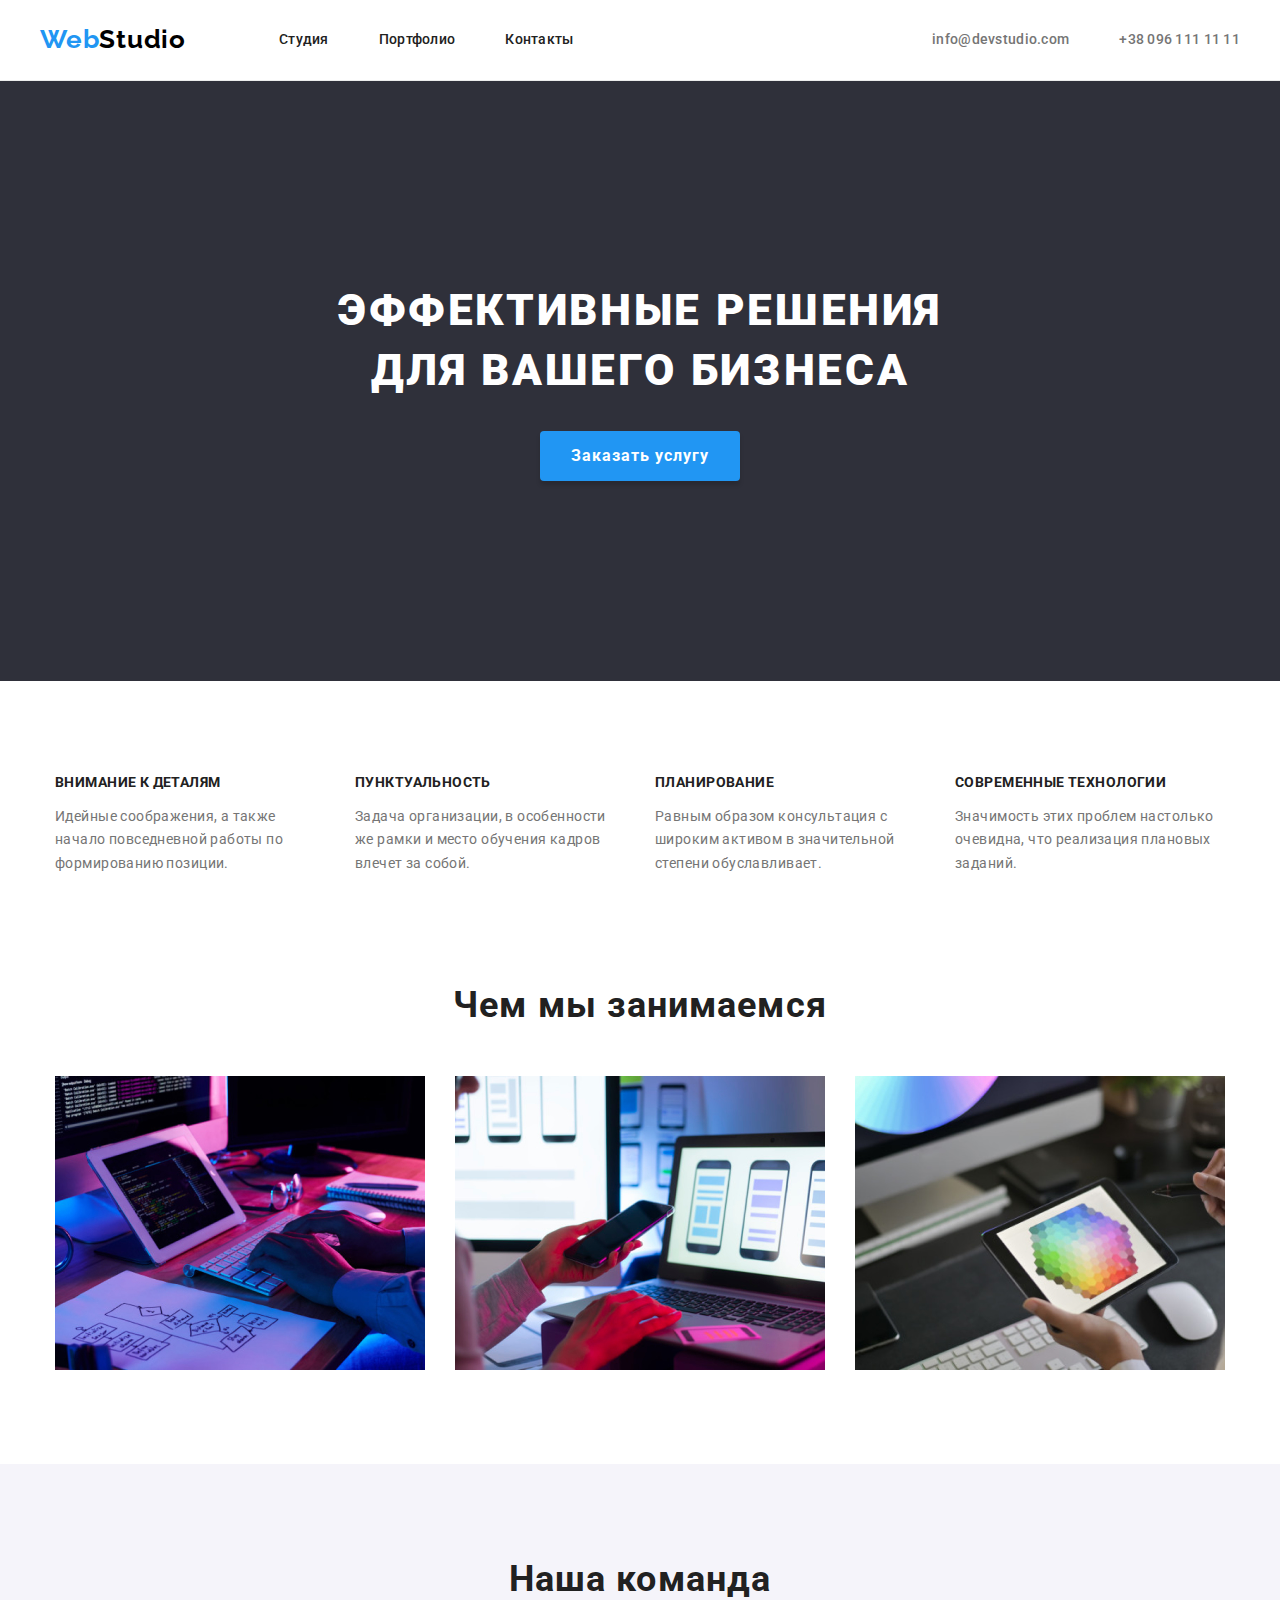
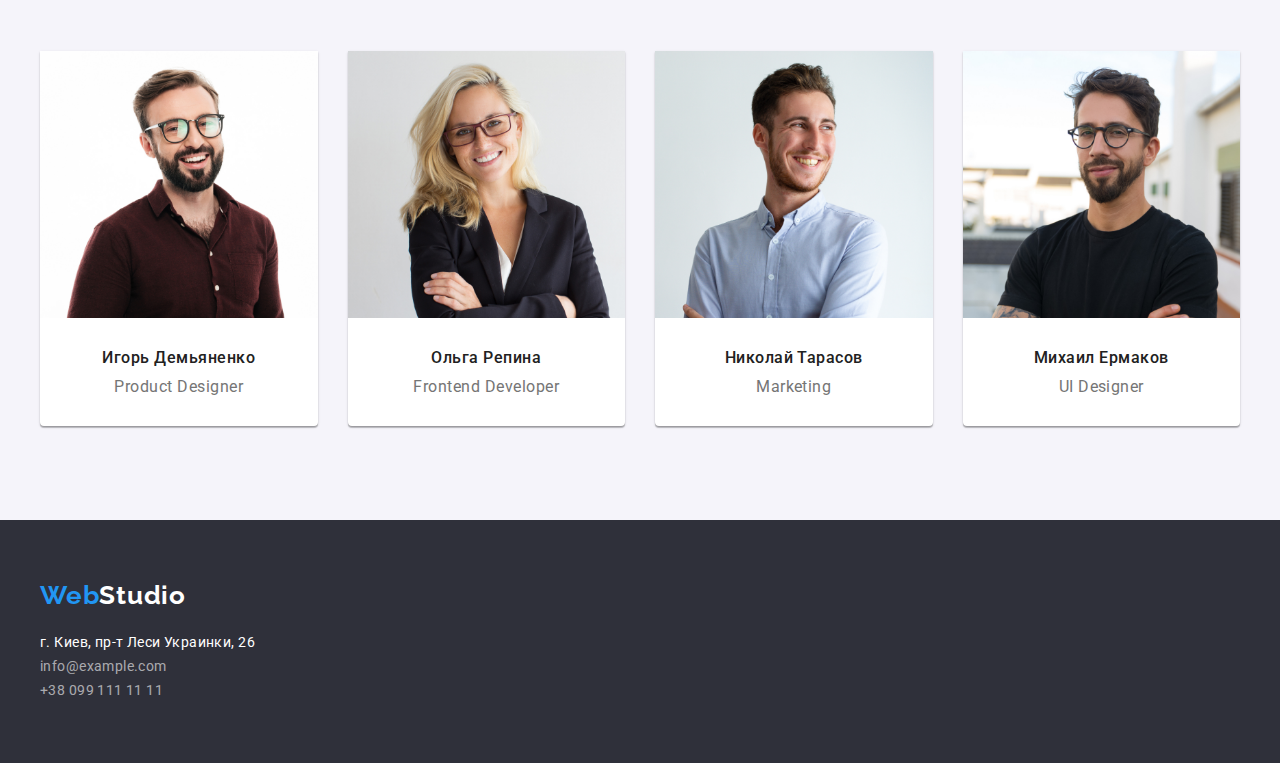
==== index.html @ 3acd3e04 "Добавляет файлы предыдущей работы" ====
<!DOCTYPE html>
<html lang="ru">

<head>
    <meta charset="utf-8" />
    <meta name="description" content="Домашнее задание №2" />
    <title>Главная</title>
    <link rel="preconnect" href="https://fonts.googleapis.com">
    <link rel="preconnect" href="https://fonts.gstatic.com" crossorigin>
    <link href="https://fonts.googleapis.com/css2?family=Raleway:wght@700&family=Roboto:wght@400;500;700;900&display=swap"
        rel="stylesheet">
    <link rel="stylesheet" href="https://cdnjs.cloudflare.com/ajax/libs/modern-normalize/1.1.0/modern-normalize.min.css">
    <link rel="stylesheet" href="./css/styles.css">
</head>

<!-- ТЕЛО ДОКУМЕНТА -->

<body>
    <!-- ВЕРХУШКА ДОКУМЕНТА -->
    <header class="page-header">
        <!-- Навигационные ссылки -->
        <div class="container flexing-items">
            <nav class="header-navigation-container">
                <a class="logo-header" href="#" lang="en">Web<span>Studio</span></a>
                <ul class="header-links-list">
                    <li><a class="header-links" href="./index.html">Студия</a></li>
                    <li><a class="header-links" href="./portfolio.html">Портфолио</a></li>
                    <li><a class="header-links" href="№">Контакты</a></li>
                </ul>
            </nav>
    
            <!-- Контакты в Хедере -->
            <ul class="header-kontakts-list">
                <li><a class="header-kontakts" href="#">info@devstudio.com</a></li>
                <li><a class="header-kontakts" href="#">+38 096 111 11 11</a></li>
            </ul>
        </div>
    </header>

    <!-- СРЕДИННАЯ ЧАСТЬ ДОКУМЕНТА -->
    <main>
        <!-- Секция "Заказать услугу" -->
        <section class="order-service-section">
            <h1 class="heading-one">Эффективные решения <br>для вашего бизнеса</h1>
            <button class="order-service-button" type="button">Заказать услугу</button>
        </section>

        <!-- Секция "ЧЕМ МЫ ЗАНИМАЕМСЯ" -->
        <!-- положительные характеристики -->
        <section class="what-we-do section">
            <div class="container">
                <ul class="characteristics">
                    <li>
                        <h3>Внимание к деталям</h3>
                        <p>Идейные соображения, а также начало повседневной работы по формированию позиции.</p>
                    </li>

                    <li>
                        <h3>Пунктуальность</h3>
                        <p>Задача организации, в особенности же рамки и место обучения кадров влечет за собой.</p>
                    </li>

                    <li>
                        <h3>Планирование</h3>
                        <p>Равным образом консультация с широким активом в значительной степени обуславливает.</p>
                    </li>

                    <li>
                        <h3>Современные технологии</h3>
                        <p>Значимость этих проблем настолько очевидна, что реализация плановых заданий.</p>
                    </li>
                </ul>

            <!-- "чем мы занимаемся" -->
                <h2 class="heading-two">Чем мы занимаемся</h2>
                <ul class="what-we-do-list container">
                    <li><img src="./images/box1.jpg" alt="вёрстка сайтов" width="370"></li>
                    <li><img src="./images/box2.jpg" alt="адаптивность сайтов" width="370"></li>
                    <li><img src="./images/box3.jpg" alt="создание дизайна" width="370"></li>
                </ul>
            </div>
        </section>

        <!-- Секция "Наша команда" -->
        <section class="our-team section">
            <div class="container">
                <h2 class="heading-two">Наша команда</h2>
                <ul>
                    <li>
                        <img src="./images/team1.jpg" alt="Игорь Демьяненко" width="270">
                        <h3>Игорь Демьяненко</h3>
                        <p lang="en">Product Designer</p>
                    </li>

                    <li>
                        <img src="./images/team2.jpg" alt="Ольга Репина" width="270">
                        <h3>Ольга Репина</h3>
                        <p lang="en">Frontend Developer</p>
                    </li>

                    <li>
                        <img src="./images/team3.jpg" alt="Николай Тарасов" width="270">
                        <h3>Николай Тарасов</h3>
                        <p lang="en">Marketing</p>
                    </li>

                    <li>
                        <img src="./images/team4.jpg" alt="Михаил Ермаков" width="270">
                        <h3>Михаил Ермаков</h3>
                        <p lang="en">UI Designer</p>
                    </li>
                </ul>
            </div>
        </section>
    </main>

    <!-- НИЗУШКА ДОКУМЕНТА -->
    <footer class="page-footer">
        <div class="container">
            <a class="logo-footer" href="#" lang="en">Web<span>Studio</span></a>
            <!-- Контакты в Футере -->
            <address>
                <ul class="page-footer-list">
                    <li><a class="footer-location" href="#">г. Киев, пр-т Леси Украинки, 26</a></li>
                    <li><a class="footer-kontakts" href="#">info@example.com</a></li>
                    <li><a class="footer-kontakts" href="#">+38 099 111 11 11</a></li>
                </ul>
            </address>
        </div>
    </footer>
</body>

</html>
---- css/styles.css ----
body {
  background-color: var(--bg-color-main);
  font-family: "Roboto", sans-serif;
  color: var(--text-color-second);
  margin: 0px;
}

img {
  display: block;
  width: 100%;
  height: auto;
}

.container {
  width: 1200px;
  margin-left: auto;
  margin-right: auto;
}

.section {
  padding-top: 94px;
  padding-bottom: 94px;
}

.flexing-items {
  display: flex;
}

:root {
  /* Хроматические Цвета */
  --chromatic-color: #2196f3;
  --chromatic-color-hover: #188ce8;
  /* Цвета логотипов в Хедере и Футере */
  --logo-header: #000000;
  --logo-footer: #ffffff;
  /* Цвета теней и границ */
  --button-shadow: rgba(0%, 0%, 0%, 15%);
  --filter-buttons-shadow: 0px 3px 1px rgba(0, 0, 0, 0.1),
    0px 1px 2px rgba(0, 0, 0, 0.08), 0px 2px 2px rgba(0, 0, 0, 0.12);
  --header-border-color: #ececec;
  --portfolio-border-color: #eeeeee;
  /* Цвета ФОНОВ и ТЕКСТА */
  --invisible-heading: rgba(0%, 0%, 0%, 0%);
  --heading-color: #212121;
  --footer-kontakts-color: rgba(100%, 100%, 100%, 60%);
  --bg-color-first: #ffffff;
  --bg-color-second: #f5f4fa;
  --bg-color-third: #2f303a;
  --bg-color-main: #e5e5e5;
  --text-color-first: #212121;
  --text-color-second: #757575;
  --text-color-third: #ffffff;
}

/* Устранение лишнего */

a {
  font-family: "Roboto", sans-serif;
  text-decoration: none;
}

li {
  list-style-type: none;
}

ul {
  margin: 0px;
  padding-left: 0px;
}

.invisible-heading {
  display: none;
  color: var(--invisible-heading);
  font-size: 0px;
}

/* ХЕДЕР */

.page-header {
  display: flex;
  align-items: center;
  background-color: var(--bg-color-first);
  padding: 24px 0px 25px;
  border-bottom: 1px solid var(--header-border-color);
}

.header-navigation-container {
  display: flex;
  align-items: center;
  padding: 0px 0px;
}

/* логотип (в хедере) */

.logo-header {
  font-family: "Raleway", sans-serif;
  color: var(--chromatic-color);
  font-size: 26px;
  font-weight: 700;
  line-height: 1.19;
  letter-spacing: 0.03em;
}

.logo-header span {
  color: var(--logo-header);
}

/* ссылки (в хедере) */

.header-links-list {
  display: flex;
  align-items: center;
  margin-left: 93px;
}

.header-links-list li {
  margin-right: 50px;
}

.header-links-list li:last-child {
  margin-right: 0px;
}

.header-links {
  color: var(--heading-color);
  font-size: 14px;
  font-weight: 500;
  line-height: 1.14;
  letter-spacing: 0.02em;
}

.header-links:hover,
.header-links:focus {
  color: var(--chromatic-color);
}

.header-kontakts-list {
  display: flex;
  align-items: center;
  margin-left: auto;
}

.header-kontakts-list li {
  margin-right: 50px;
}

.header-kontakts-list li:last-child {
  margin-right: 0px;
}

.header-kontakts {
  color: var(--text-color-second);
  font-size: 14px;
  font-weight: 500;
  line-height: 1.14;
  letter-spacing: 0.02em;
}

.header-kontakts:hover,
.header-kontakts:focus {
  color: var(--chromatic-color);
}

/* ФУТЕР */

.page-footer {
  display: flex;
  background-color: var(--bg-color-third);
  align-items: center;
  padding: 60px 0px;
}

.page-footer-list {
  margin-top: 20px;
}

/* логотип (в футере) */

.logo-footer {
  font-family: "Raleway", sans-serif;
  color: var(--chromatic-color);
  font-size: 26px;
  font-weight: 700;
  line-height: 1.19;
  letter-spacing: 0.03em;
}

.logo-footer span {
  color: var(--logo-footer);
}

/* ссылки (в футере) */

.footer-location {
  color: var(--text-color-third);
  font-size: 14px;
  font-weight: 400;
  font-style: normal;
  line-height: 1.71;
  letter-spacing: 0.03em;
}

.footer-kontakts {
  color: var(--footer-kontakts-color);
  font-size: 14px;
  font-weight: 400;
  font-style: normal;
  line-height: 1.71;
  letter-spacing: 0.03em;
}

.footer-kontakts:hover,
.footer-kontakts:focus {
  color: var(--text-color-third);
}

/* ГЛАВНАЯ */

/* Заголовки уровней 1 и 2 */

.heading-one {
  color: var(--text-color-third);
  font-size: 44px;
  font-weight: 900;
  line-height: 1.36;
  letter-spacing: 0.06em;
  text-transform: uppercase;
  text-align: center;
  margin-top: 0px;
  margin-bottom: 30px;
}

.heading-two {
  color: var(--heading-color);
  font-weight: 700;
  font-size: 36px;
  line-height: 1.17;
  letter-spacing: 0.03em;
  text-align: center;
  margin-top: 0px;
  margin-bottom: 50px;
}

/* Секция "Заказать услугу" */

.order-service-section {
  background-color: var(--bg-color-third);
  padding-top: 200px;
  padding-bottom: 200px;
  text-align: center;
}

.order-service-button {
  background-color: var(--chromatic-color);
  width: 200px;
  height: 50px;
  box-shadow: 0px 4px 4px var(--button-shadow);
  border-radius: 4px;
  border: none;
  color: var(--text-color-third);
  font-style: normal;
  font-weight: 700;
  font-size: 16px;
  line-height: 1.87;
  text-align: center;
  letter-spacing: 0.06em;
  cursor: pointer;
}

.order-service-button:hover,
.order-service-button:focus {
  background-color: var(--chromatic-color-hover);
}

/* Секция "ЧЕМ МЫ ЗАНИМАЕМСЯ" */

.what-we-do {
  background-color: var(--bg-color-first);
}

/* положительные характеристики */

.characteristics {
  display: flex;
  justify-content: center;
  padding-bottom: 94px;
}

.characteristics li {
  width: 270px;
  margin-right: 30px;
}

.characteristics li:last-child {
  margin-right: 0px;
}

.characteristics h3 {
  color: var(--heading-color);
  font-size: 14px;
  font-weight: 700;
  line-height: 1.14;
  letter-spacing: 0.03em;
  text-transform: uppercase;
  margin: 0px;
}

.characteristics p {
  font-size: 14px;
  line-height: 1.71;
  letter-spacing: 0.03em;
}

/* "чем мы занимаемся" */

.what-we-do-list {
  display: flex;
  justify-content: center;
}

.what-we-do-list li {
  justify-content: center;
  margin-right: 30px;
}

.what-we-do-list li:last-child {
  margin-right: 0px;
}

/* Секция "Наша Команда" */

.our-team {
  background-color: var(--bg-color-second);
  letter-spacing: 0.03em;
}

.our-team ul {
  display: flex;
  justify-content: center;
}

.our-team li {
  background-color: var(--bg-color-first);
  box-shadow: 0px 1px 3px rgba(0, 0, 0, 0.12), 0px 1px 1px rgba(0, 0, 0, 0.14),
    0px 2px 1px rgba(0, 0, 0, 0.2);
  border-radius: 0px 0px 4px 4px;
  margin-right: 30px;
}

.our-team li:last-child {
  margin-right: 0px;
}

.our-team h3 {
  color: var(--heading-color);
  font-weight: 500;
  font-size: 16px;
  line-height: 1.19;
  text-align: center;
  margin: 30px 0px 10px 0px;
}

.our-team p {
  font-size: 16px;
  line-height: 1.19;
  text-align: center;
  margin: 0px 0px 30px 0px;
}

/* ПОРТФОЛИО */

.portfolio {
  background-color: var(--bg-color-first);
}

/* Фильтр-Кнопки страницы "Портфолио" */

.filter-buttons-list {
  display: flex;
  padding-bottom: 50px;
  justify-content: center;
}

.filter-buttons-items {
  margin-right: 8px;
}

.filter-buttons-items:last-child {
  margin-right: 0px;
}

.filter-buttons {
  background-color: var(--bg-color-second);
  font-family: "Roboto", sans-serif;
  color: var(--text-color-first);
  font-weight: 500;
  font-size: 16px;
  line-height: 1.62;
  letter-spacing: 0.03em;
  font-style: normal;
  text-align: center;
  padding: 6px 22px;
  border-radius: 4px;
  border: none;
  cursor: pointer;
}

.filter-buttons:hover,
.filter-buttons:focus {
  background-color: var(--chromatic-color);
  box-shadow: var(--filter-buttons-shadow);
  color: var(--text-color-third);
}

/* Элементы страницы "Портфолио" */

.portfolio-list-container {
  width: 1170px;
  margin-left: auto;
  margin-right: auto;
}

.portfolio-list {
  display: flex;
  flex-wrap: wrap;
  margin-right: -30px;
}

.portfolio-items {
  display: flex;
  background-color: var(--bg-color-first);
  flex-basis: calc((100% - 60px) / 3);
  max-width: 370px;
  height: 404px;
  margin-bottom: 30px;
  margin-right: 30px;
  text-align: left;
  /* параметры border */
  box-shadow: inset 0px 0px 0px 1px var(--portfolio-border-color);
}

.portfolio-items:nth-child(3n + 3) {
  margin-right: 0px;
}

.portfolio-items:nth-last-child(-n + 3) {
  margin-bottom: 0px;
}

.portfolio-items h3 {
  display: flex;
  color: var(--text-color-first);
  font-weight: 700;
  font-size: 18px;
  line-height: 2;
  letter-spacing: 0.06em;
  margin: 20px 0px 4px 24px;
}

.portfolio-items p {
  color: var(--text-color-second);
  font-size: 16px;
  line-height: 1.87;
  letter-spacing: 0.03em;
  margin: 0px 0px 20px 24px;
}
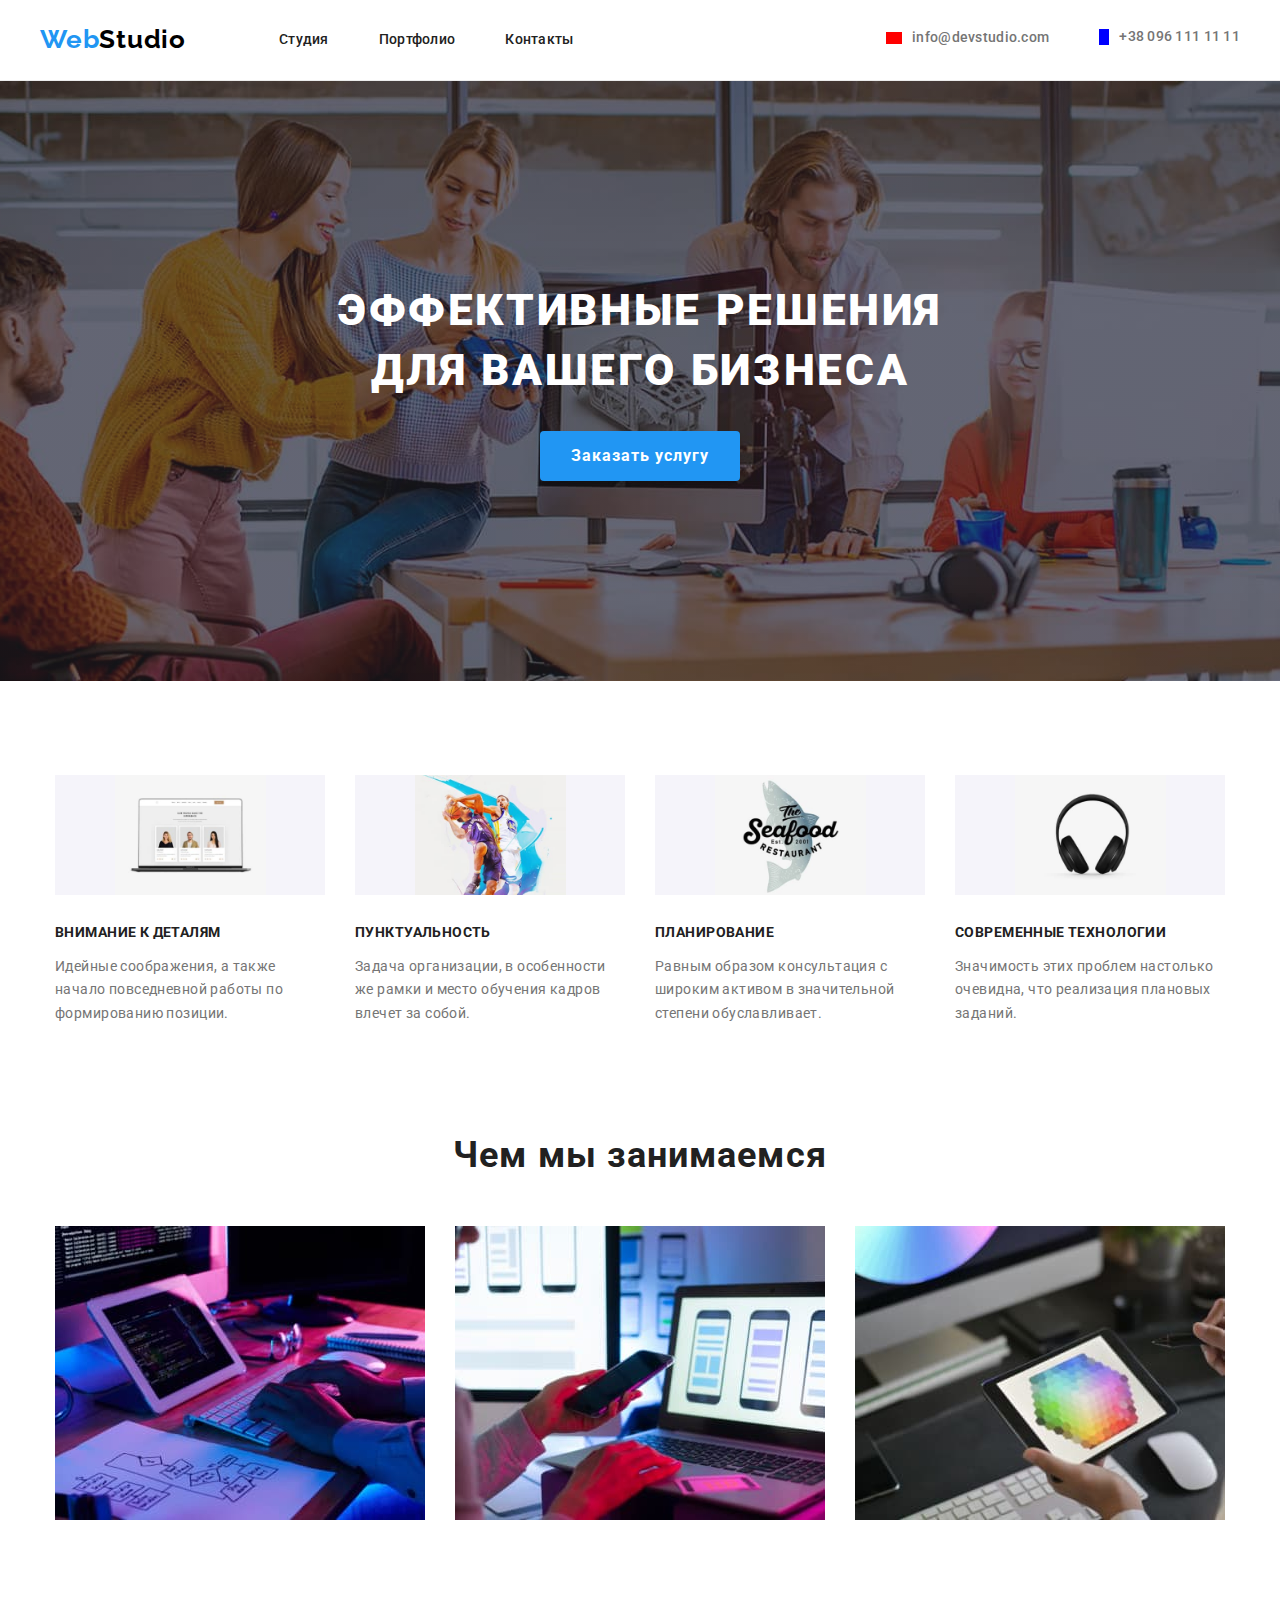
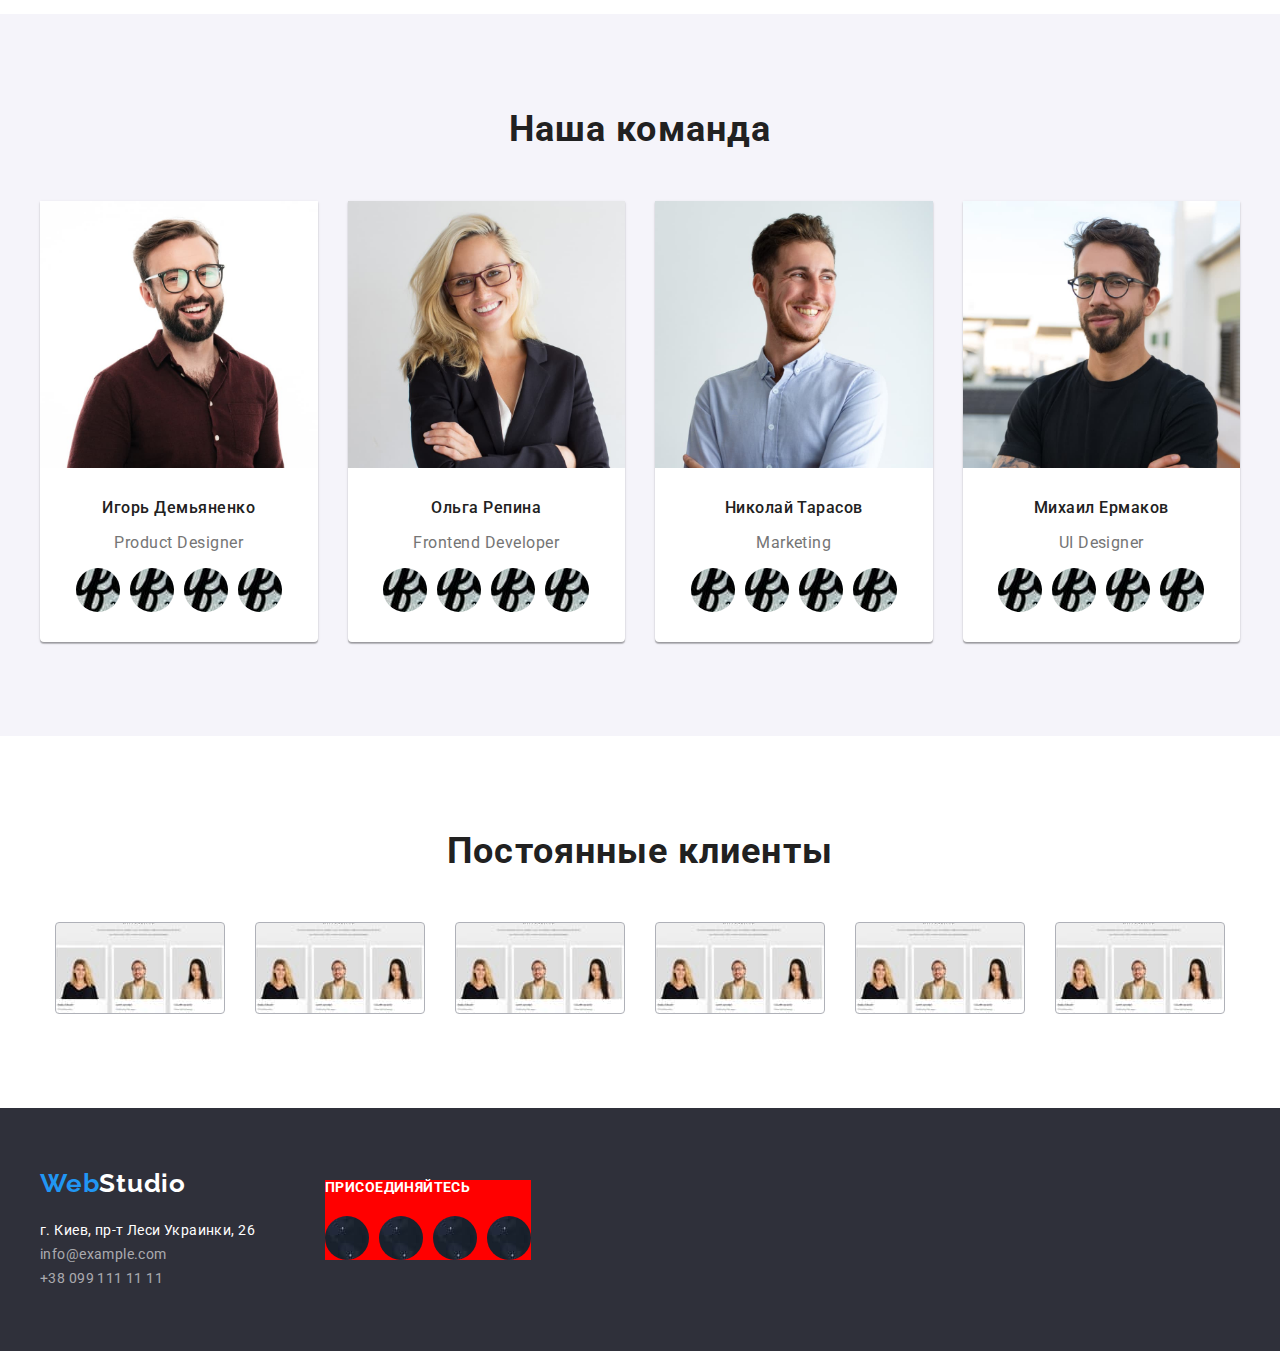
==== commit c7d753a2: "Добавляет пустышки для файлов .svg" ====
--- a/index.html
+++ b/index.html
@@ -7,9 +7,11 @@
     <title>Главная</title>
     <link rel="preconnect" href="https://fonts.googleapis.com">
     <link rel="preconnect" href="https://fonts.gstatic.com" crossorigin>
-    <link href="https://fonts.googleapis.com/css2?family=Raleway:wght@700&family=Roboto:wght@400;500;700;900&display=swap"
+    <link
+        href="https://fonts.googleapis.com/css2?family=Raleway:wght@700&family=Roboto:wght@400;500;700;900&display=swap"
         rel="stylesheet">
-    <link rel="stylesheet" href="https://cdnjs.cloudflare.com/ajax/libs/modern-normalize/1.1.0/modern-normalize.min.css">
+    <link rel="stylesheet"
+        href="https://cdnjs.cloudflare.com/ajax/libs/modern-normalize/1.1.0/modern-normalize.min.css">
     <link rel="stylesheet" href="./css/styles.css">
 </head>
 
@@ -28,11 +30,11 @@
                     <li><a class="header-links" href="№">Контакты</a></li>
                 </ul>
             </nav>
-    
+
             <!-- Контакты в Хедере -->
             <ul class="header-kontakts-list">
-                <li><a class="header-kontakts" href="#">info@devstudio.com</a></li>
-                <li><a class="header-kontakts" href="#">+38 096 111 11 11</a></li>
+                <li><a class="header-kontakts icon-mail" href="#">info@devstudio.com</a></li>
+                <li><a class="header-kontakts icon-phone" href="#">+38 096 111 11 11</a></li>
             </ul>
         </div>
     </header>
@@ -40,7 +42,7 @@
     <!-- СРЕДИННАЯ ЧАСТЬ ДОКУМЕНТА -->
     <main>
         <!-- Секция "Заказать услугу" -->
-        <section class="order-service-section">
+        <section class="hero-section">
             <h1 class="heading-one">Эффективные решения <br>для вашего бизнеса</h1>
             <button class="order-service-button" type="button">Заказать услугу</button>
         </section>
@@ -50,28 +52,28 @@
         <section class="what-we-do section">
             <div class="container">
                 <ul class="characteristics">
-                    <li>
+                    <li class="characteristics-icon">
                         <h3>Внимание к деталям</h3>
                         <p>Идейные соображения, а также начало повседневной работы по формированию позиции.</p>
                     </li>
 
-                    <li>
+                    <li class="characteristics-icon">
                         <h3>Пунктуальность</h3>
                         <p>Задача организации, в особенности же рамки и место обучения кадров влечет за собой.</p>
                     </li>
 
-                    <li>
+                    <li class="characteristics-icon">
                         <h3>Планирование</h3>
                         <p>Равным образом консультация с широким активом в значительной степени обуславливает.</p>
                     </li>
 
-                    <li>
+                    <li class="characteristics-icon">
                         <h3>Современные технологии</h3>
                         <p>Значимость этих проблем настолько очевидна, что реализация плановых заданий.</p>
                     </li>
                 </ul>
 
-            <!-- "чем мы занимаемся" -->
+                <!-- "чем мы занимаемся" -->
                 <h2 class="heading-two">Чем мы занимаемся</h2>
                 <ul class="what-we-do-list container">
                     <li><img src="./images/box1.jpg" alt="вёрстка сайтов" width="370"></li>
@@ -85,30 +87,68 @@
         <section class="our-team section">
             <div class="container">
                 <h2 class="heading-two">Наша команда</h2>
-                <ul>
-                    <li>
+                <ul class="our-team-list">
+                    <li class="our-team-items">
                         <img src="./images/team1.jpg" alt="Игорь Демьяненко" width="270">
                         <h3>Игорь Демьяненко</h3>
                         <p lang="en">Product Designer</p>
+                        <ul class="social-network-icons">
+                            <li><a href="#"></a></li>
+                            <li><a href="#"></a></li>
+                            <li><a href="#"></a></li>
+                            <li><a href="#"></a></li>
+                        </ul>
                     </li>
 
-                    <li>
+                    <li class="our-team-items">
                         <img src="./images/team2.jpg" alt="Ольга Репина" width="270">
                         <h3>Ольга Репина</h3>
                         <p lang="en">Frontend Developer</p>
+                        <ul class="social-network-icons">
+                            <li><a href="#"></a></li>
+                            <li><a href="#"></a></li>
+                            <li><a href="#"></a></li>
+                            <li><a href="#"></a></li>
+                        </ul>
                     </li>
 
-                    <li>
+                    <li class="our-team-items">
                         <img src="./images/team3.jpg" alt="Николай Тарасов" width="270">
                         <h3>Николай Тарасов</h3>
                         <p lang="en">Marketing</p>
+                        <ul class="social-network-icons">
+                            <li><a href="#"></a></li>
+                            <li><a href="#"></a></li>
+                            <li><a href="#"></a></li>
+                            <li><a href="#"></a></li>
+                        </ul>
                     </li>
 
-                    <li>
+                    <li class="our-team-items">
                         <img src="./images/team4.jpg" alt="Михаил Ермаков" width="270">
                         <h3>Михаил Ермаков</h3>
                         <p lang="en">UI Designer</p>
+                        <ul class="social-network-icons">
+                            <li><a href="#"></a></li>
+                            <li><a href="#"></a></li>
+                            <li><a href="#"></a></li>
+                            <li><a href="#"></a></li>
+                        </ul>
                     </li>
+                </ul>
+            </div>
+        </section>
+
+        <section class="regular-customers">
+            <div class="container section">
+                <h2 class="heading-two">Постоянные клиенты</h2>
+                <ul>
+                    <li><a href="#"></a></li>
+                    <li><a href="#"></a></li>
+                    <li><a href="#"></a></li>
+                    <li><a href="#"></a></li>
+                    <li><a href="#"></a></li>
+                    <li><a href="#"></a></li>
                 </ul>
             </div>
         </section>
@@ -116,16 +156,28 @@
 
     <!-- НИЗУШКА ДОКУМЕНТА -->
     <footer class="page-footer">
-        <div class="container">
-            <a class="logo-footer" href="#" lang="en">Web<span>Studio</span></a>
-            <!-- Контакты в Футере -->
-            <address>
-                <ul class="page-footer-list">
-                    <li><a class="footer-location" href="#">г. Киев, пр-т Леси Украинки, 26</a></li>
-                    <li><a class="footer-kontakts" href="#">info@example.com</a></li>
-                    <li><a class="footer-kontakts" href="#">+38 099 111 11 11</a></li>
+        <div class="page-footer-list container">
+            <div>
+                <a class="logo-footer" href="#" lang="en">Web<span>Studio</span></a>
+                <!-- Контакты в Футере -->
+                <address>
+                    <ul class="footer-address-list">
+                        <li><a class="footer-location" href="#">г. Киев, пр-т Леси Украинки, 26</a></li>
+                        <li><a class="footer-kontakts" href="#">info@example.com</a></li>
+                        <li><a class="footer-kontakts" href="#">+38 099 111 11 11</a></li>
+                    </ul>
+                </address>
+            </div>
+
+            <section class="join">
+                <h3>присоединяйтесь</h3>
+                <ul class="social-network-icons">
+                    <li><a href="#"></a></li>
+                    <li><a href="#"></a></li>
+                    <li><a href="#"></a></li>
+                    <li><a href="#"></a></li>
                 </ul>
-            </address>
+            </section>
         </div>
     </footer>
 </body>
--- a/css/styles.css
+++ b/css/styles.css
@@ -38,7 +38,9 @@
   --filter-buttons-shadow: 0px 3px 1px rgba(0, 0, 0, 0.1),
     0px 1px 2px rgba(0, 0, 0, 0.08), 0px 2px 2px rgba(0, 0, 0, 0.12);
   --header-border-color: #ececec;
+  --regular-customers-icon-border: #afb1b8;
   --portfolio-border-color: #eeeeee;
+  --portfolio-items-shadow: 0px 1px 1px rgba(0, 0, 0, 0.12), 0px 4px 4px rgba(0, 0, 0, 0.06), 1px 4px 6px rgba(0, 0, 0, 0.16);
   /* Цвета ФОНОВ и ТЕКСТА */
   --invisible-heading: rgba(0%, 0%, 0%, 0%);
   --heading-color: #212121;
@@ -46,6 +48,7 @@
   --bg-color-first: #ffffff;
   --bg-color-second: #f5f4fa;
   --bg-color-third: #2f303a;
+  --bg-color-hero: rgba(47, 48, 58, 0.4);
   --bg-color-main: #e5e5e5;
   --text-color-first: #212121;
   --text-color-second: #757575;
@@ -114,6 +117,7 @@
 }
 
 .header-links-list li {
+  align-items: center;
   margin-right: 50px;
 }
 
@@ -135,7 +139,7 @@
 }
 
 .header-kontakts-list {
-  display: flex;
+  display: inline-flex;
   align-items: center;
   margin-left: auto;
 }
@@ -149,6 +153,8 @@
 }
 
 .header-kontakts {
+  display: inline-flex;
+  align-items: center;
   color: var(--text-color-second);
   font-size: 14px;
   font-weight: 500;
@@ -161,6 +167,24 @@
   color: var(--chromatic-color);
 }
 
+.icon-mail::before {
+  display: block;
+  content: "";
+  min-width: 16px;
+  min-height: 12px;
+  margin-right: 10px;
+  background-color: red;
+}
+
+.icon-phone::before {
+  display: block;
+  content: "";
+  min-width: 10px;
+  min-height: 16px;
+  margin-right: 10px;
+  background-color: blue;
+}
+
 /* ФУТЕР */
 
 .page-footer {
@@ -171,6 +195,11 @@
 }
 
 .page-footer-list {
+  display: flex;
+  align-items: baseline;
+}
+
+.footer-address-list {
   margin-top: 20px;
 }
 
@@ -213,6 +242,27 @@
 .footer-kontakts:focus {
   color: var(--text-color-third);
 }
+
+/* социальные сети в футере */
+
+.join {
+  display: inline;
+  background-color: red;
+  margin-left: 70px;
+}
+
+.join h3 {
+  color: var(--text-color-third);
+  font-family: Roboto;
+  font-style: normal;
+  font-weight: 700;
+  font-size: 14px;
+  line-height: 1.14;
+  letter-spacing: 0.03em;
+  text-transform: uppercase;
+  margin: 0px 0px 20px 0px;
+}
+
 
 /* ГЛАВНАЯ */
 
@@ -241,9 +291,18 @@
   margin-bottom: 50px;
 }
 
-/* Секция "Заказать услугу" */
-
-.order-service-section {
+/* Секция "Героя" */
+
+.hero-section {
+  background-image: linear-gradient(
+    to right,
+    var(--bg-color-hero),
+    var(--bg-color-hero)
+    ),
+    url("../images/bg-hero.jpg");
+  background-position: center;
+  background-size: cover;
+  background-repeat: no-repeat;
   background-color: var(--bg-color-third);
   padding-top: 200px;
   padding-bottom: 200px;
@@ -280,6 +339,34 @@
 
 /* положительные характеристики */
 
+.characteristics-icon::before {
+  content: "";
+  display: block;
+  background-color: var(--bg-color-second);
+  height: 120px;
+  margin-bottom: 30px;
+  padding: 25px 0px;
+  background-size: contain;
+  background-repeat: no-repeat;
+  background-position: center;
+}
+
+.characteristics-icon:nth-child(1)::before {
+  background-image: url("../images/portf-01.jpg");
+}
+
+.characteristics-icon:nth-child(2)::before {
+  background-image: url("../images/portf-02.jpg");
+}
+
+.characteristics-icon:nth-child(3)::before {
+  background-image: url("../images/portf-03.jpg");
+}
+
+.characteristics-icon:nth-child(4)::before {
+  background-image: url("../images/portf-04.jpg");
+}
+
 .characteristics {
   display: flex;
   justify-content: center;
@@ -334,20 +421,21 @@
   letter-spacing: 0.03em;
 }
 
-.our-team ul {
-  display: flex;
-  justify-content: center;
-}
-
-.our-team li {
+.our-team-list {
+  display: flex;
+  justify-content: center;
+}
+
+.our-team-items {
   background-color: var(--bg-color-first);
   box-shadow: 0px 1px 3px rgba(0, 0, 0, 0.12), 0px 1px 1px rgba(0, 0, 0, 0.14),
     0px 2px 1px rgba(0, 0, 0, 0.2);
   border-radius: 0px 0px 4px 4px;
   margin-right: 30px;
-}
-
-.our-team li:last-child {
+  padding-bottom: 30px;
+}
+
+.our-team-items:last-child {
   margin-right: 0px;
 }
 
@@ -364,8 +452,189 @@
   font-size: 16px;
   line-height: 1.19;
   text-align: center;
-  margin: 0px 0px 30px 0px;
-}
+}
+
+/* Иконки Социальных Сетей */
+
+.social-network-icons {
+  display: flex;
+  justify-content: center;
+}
+
+.social-network-icons li {
+  display: inline-block;
+  justify-content: center;
+  min-width: 44px;
+  min-height: 44px;
+  border-radius: 50%;
+  margin-right: 10px;
+  background-position: center;
+  cursor: pointer;
+}
+
+.social-network-icons li:last-child {
+  margin-right: 0px;
+}
+
+.social-network-icons li:nth-child(1) {
+  background-image: url("../images/portf-03.jpg");
+}
+
+.social-network-icons li:nth-child(2) {
+  background-image: url("../images/portf-03.jpg");
+}
+
+.social-network-icons li:nth-child(3) {
+  background-image: url("../images/portf-03.jpg");
+}
+
+.social-network-icons li:nth-child(4) {
+  background-image: url("../images/portf-03.jpg");
+}
+
+.social-network-icons li:nth-child(1):hover,
+.social-network-icons li:nth-child(1):focus {
+  background-image: url("../images/portf-02.jpg");
+}
+
+.social-network-icons li:nth-child(2):hover,
+.social-network-icons li:nth-child(2):focus {
+  background-image: url("../images/portf-02.jpg");
+}
+
+.social-network-icons li:nth-child(3):hover,
+.social-network-icons li:nth-child(3):focus {
+  background-image: url("../images/portf-02.jpg");
+}
+
+.social-network-icons li:nth-child(4):hover,
+.social-network-icons li:nth-child(4):focus {
+  background-image: url("../images/portf-02.jpg");
+}
+
+/* Иконки соц.сетей для Футера */
+
+footer .social-network-icons li:nth-child(1) {
+  background-image: url("../images/portf-06.jpg");
+}
+
+footer .social-network-icons li:nth-child(2) {
+  background-image: url("../images/portf-06.jpg");
+}
+
+footer .social-network-icons li:nth-child(3) {
+  background-image: url("../images/portf-06.jpg");
+}
+
+footer .social-network-icons li:nth-child(4) {
+  background-image: url("../images/portf-06.jpg");
+}
+
+footer .social-network-icons li:nth-child(1):hover,
+footer .social-network-icons li:nth-child(1):focus {
+  background-image: url("../images/portf-05.jpg");
+}
+
+footer .social-network-icons li:nth-child(2):hover,
+footer .social-network-icons li:nth-child(2):focus {
+  background-image: url("../images/portf-05.jpg");
+}
+
+footer .social-network-icons li:nth-child(3):hover,
+footer .social-network-icons li:nth-child(3):focus {
+  background-image: url("../images/portf-05.jpg");
+}
+
+footer .social-network-icons li:nth-child(4):hover,
+footer .social-network-icons li:nth-child(4):focus {
+  background-image: url("../images/portf-05.jpg");
+}
+
+/* Секция "Постоянные Клиенты" */
+
+.regular-customers {
+  background-color: var(--bg-color-first);
+}
+
+.regular-customers ul {
+  display: flex;
+  justify-content: center;
+  margin: 0px;
+}
+
+.regular-customers li {
+  display: inline-block;
+  justify-content: center;
+  width: 170px;
+  height: 92px;
+  margin-right: 30px;
+  border: 1px solid var(--regular-customers-icon-border);
+  box-sizing: border-box;
+  border-radius: 4px;
+  background-position: center;
+  background-color: rgb(241, 255, 238);
+  cursor: pointer;
+}
+
+.regular-customers li:last-child {
+  margin-right: 0px;
+}
+
+.regular-customers li:nth-child(1) {
+  background-image: url("../images/portf-01.jpg");
+}
+
+.regular-customers li:nth-child(2) {
+  background-image: url("../images/portf-01.jpg");
+}
+
+.regular-customers li:nth-child(3) {
+  background-image: url("../images/portf-01.jpg");
+}
+
+.regular-customers li:nth-child(4) {
+  background-image: url("../images/portf-01.jpg");
+}
+
+.regular-customers li:nth-child(5) {
+  background-image: url("../images/portf-01.jpg");
+}
+
+.regular-customers li:nth-child(6) {
+  background-image: url("../images/portf-01.jpg");
+}
+
+.regular-customers li:nth-child(1):hover,
+.regular-customers li:nth-child(1):focus {
+  background-image: url("../images/portf-02.jpg");
+}
+
+.regular-customers li:nth-child(2):hover,
+.regular-customers li:nth-child(2):focus {
+  background-image: url("../images/portf-02.jpg");
+}
+
+.regular-customers li:nth-child(3):hover,
+.regular-customers li:nth-child(3):focus {
+  background-image: url("../images/portf-02.jpg");
+}
+
+.regular-customers li:nth-child(4):hover,
+.regular-customers li:nth-child(4):focus {
+  background-image: url("../images/portf-02.jpg");
+}
+
+.regular-customers li:nth-child(5):hover,
+.regular-customers li:nth-child(5):focus {
+  background-image: url("../images/portf-02.jpg");
+}
+
+.regular-customers li:nth-child(6):hover,
+.regular-customers li:nth-child(6):focus {
+  background-image: url("../images/portf-02.jpg");
+}
+
+
 
 /* ПОРТФОЛИО */
 
@@ -435,8 +704,18 @@
   margin-bottom: 30px;
   margin-right: 30px;
   text-align: left;
-  /* параметры border */
-  box-shadow: inset 0px 0px 0px 1px var(--portfolio-border-color);
+}
+
+.portfolio-items-border {
+  box-sizing: border-box;
+  padding: 20px 0px 20px 24px;
+  border: 1px solid var(--portfolio-border-color);
+  border-top: 0px;
+}
+
+.portfolio-items:hover,
+.portfolio-items:focus {
+  box-shadow: var(--portfolio-items-shadow);
 }
 
 .portfolio-items:nth-child(3n + 3) {
@@ -454,7 +733,7 @@
   font-size: 18px;
   line-height: 2;
   letter-spacing: 0.06em;
-  margin: 20px 0px 4px 24px;
+  margin: 0px 0px 4px 0px;
 }
 
 .portfolio-items p {
@@ -462,5 +741,5 @@
   font-size: 16px;
   line-height: 1.87;
   letter-spacing: 0.03em;
-  margin: 0px 0px 20px 24px;
-}
+  margin: 0px;
+}
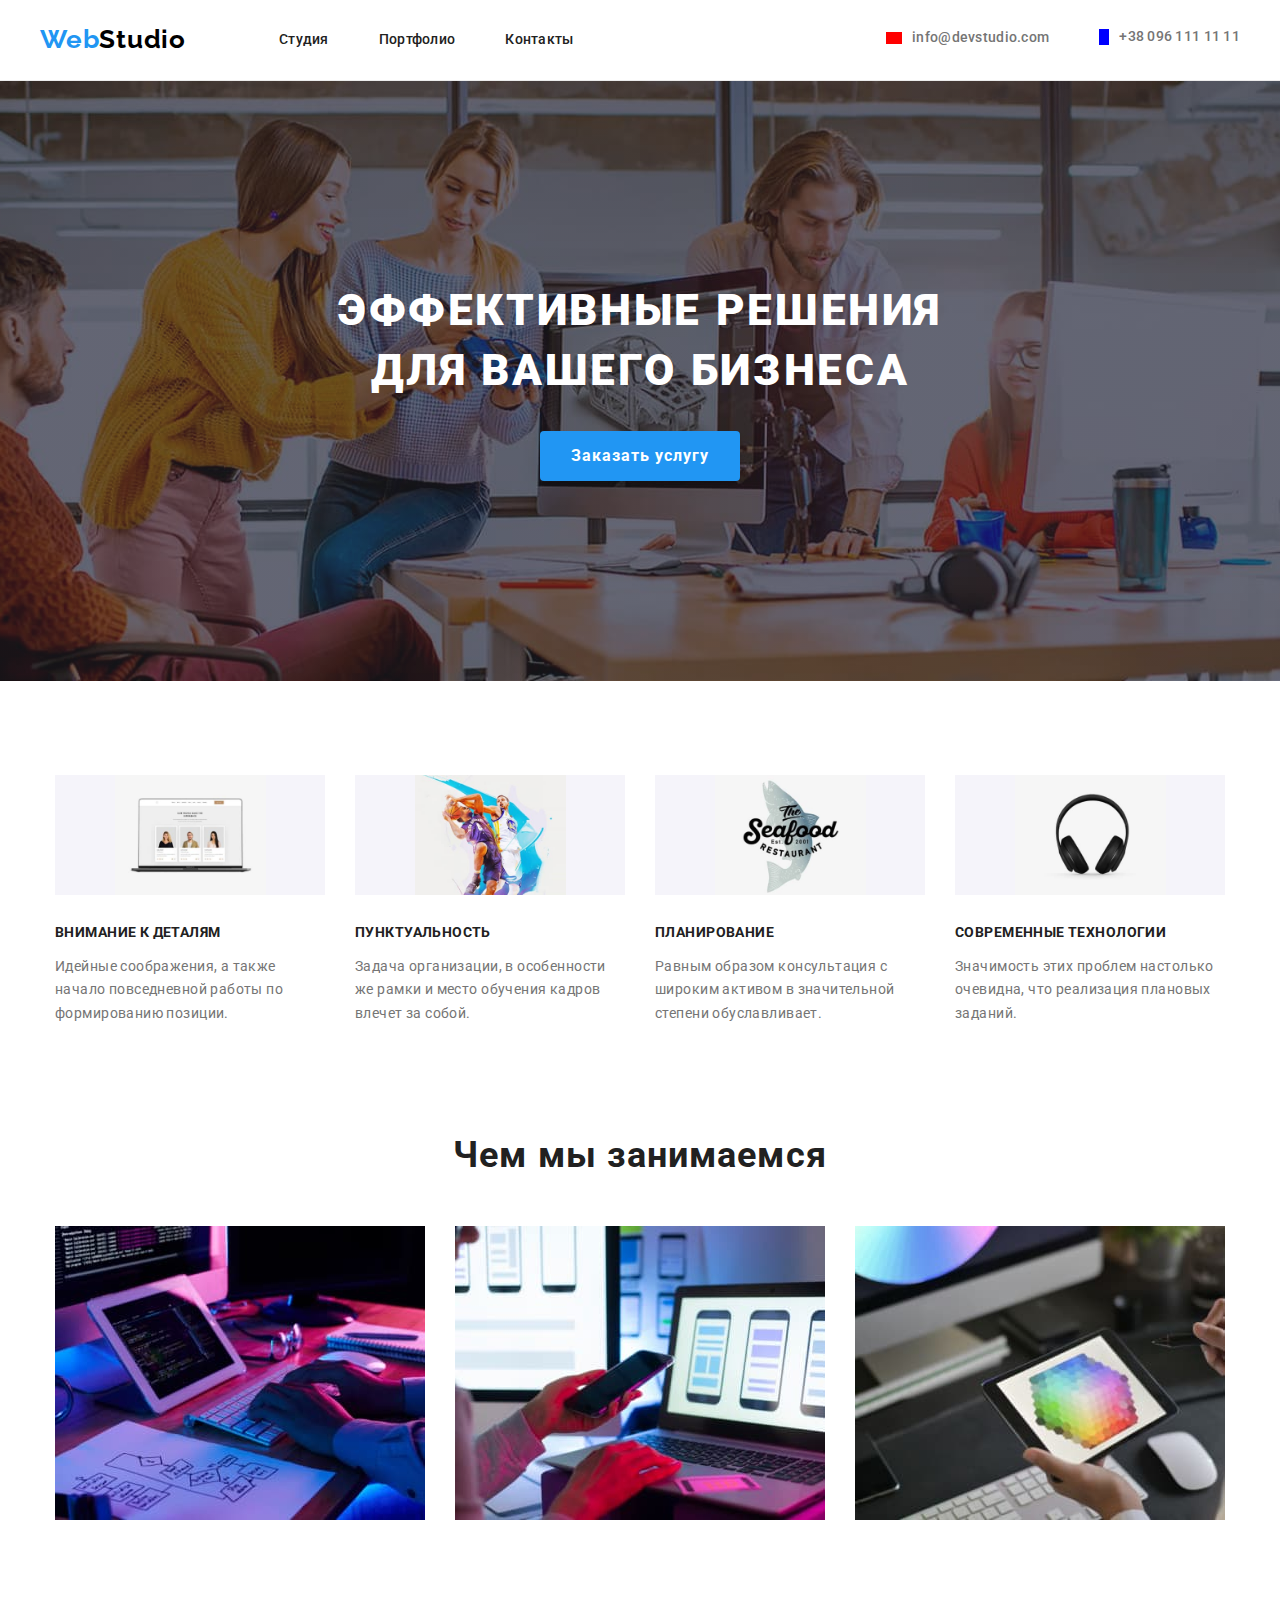
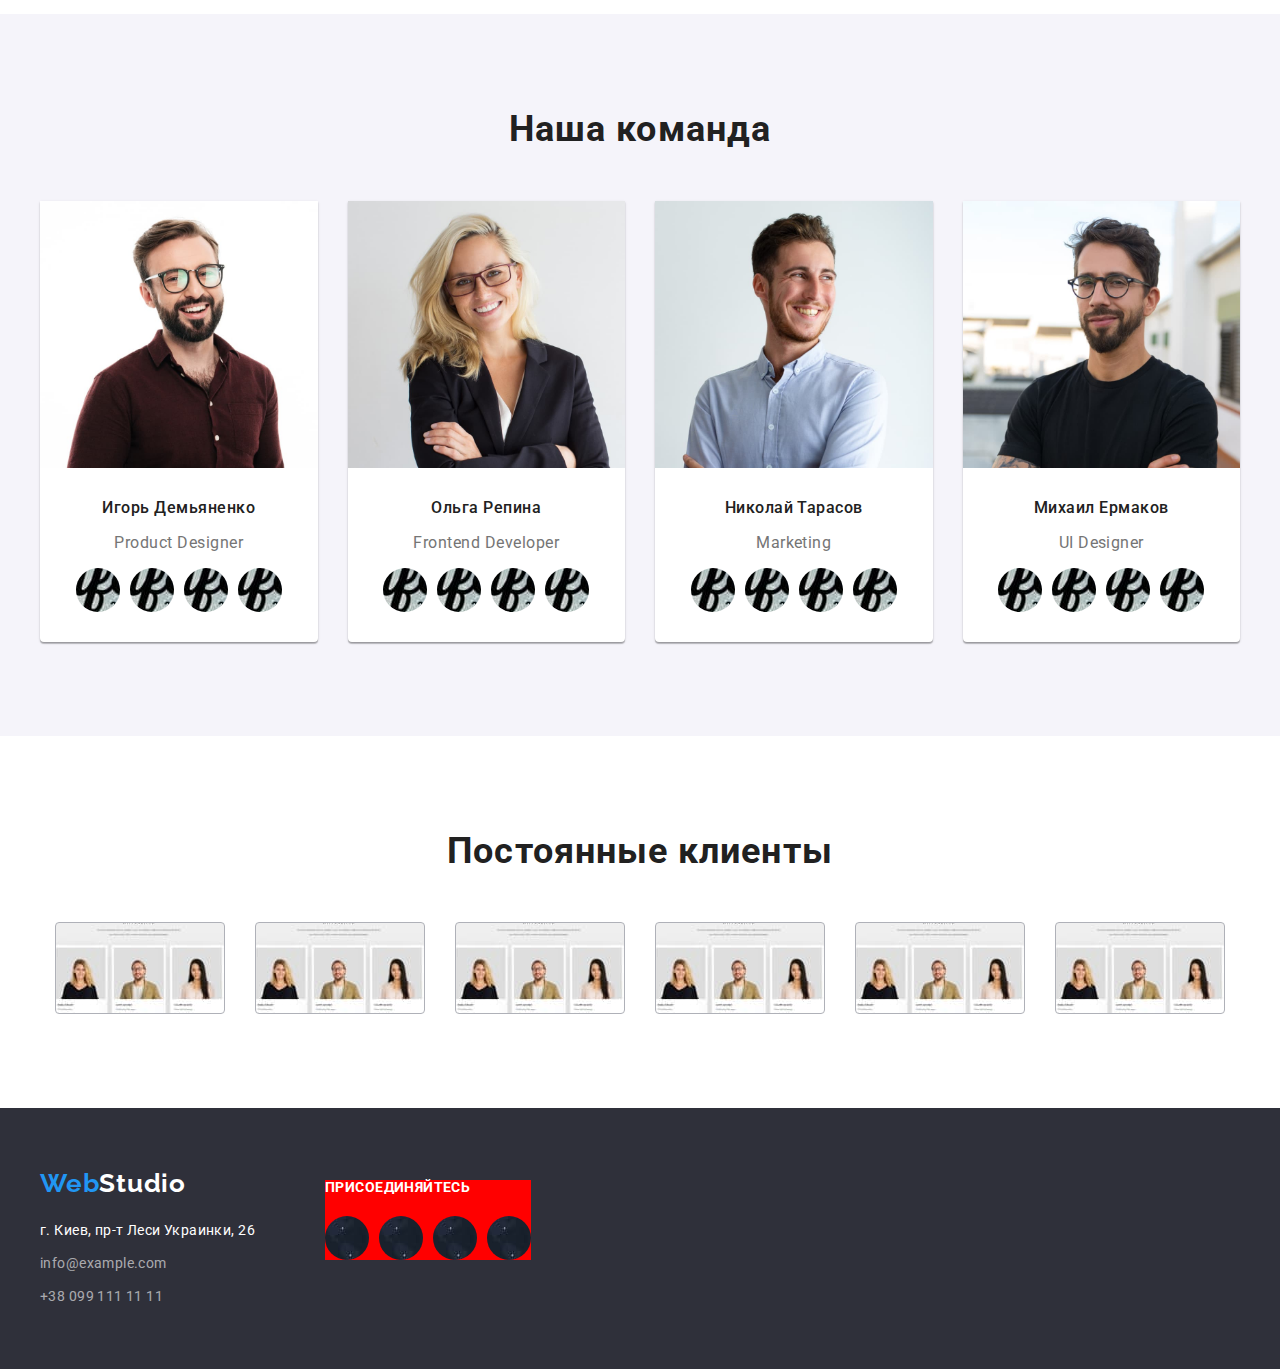
==== commit 0856208a: "Исправляет ошибки и неточности" ====
--- a/index.html
+++ b/index.html
@@ -47,11 +47,10 @@
             <button class="order-service-button" type="button">Заказать услугу</button>
         </section>
 
-        <!-- Секция "ЧЕМ МЫ ЗАНИМАЕМСЯ" -->
-        <!-- положительные характеристики -->
-        <section class="what-we-do section">
+        <!-- Секция "Положительных характеристик -->
+        <section class="characteristics section">
             <div class="container">
-                <ul class="characteristics">
+                <ul class="characteristics-list">
                     <li class="characteristics-icon">
                         <h3>Внимание к деталям</h3>
                         <p>Идейные соображения, а также начало повседневной работы по формированию позиции.</p>
@@ -72,8 +71,12 @@
                         <p>Значимость этих проблем настолько очевидна, что реализация плановых заданий.</p>
                     </li>
                 </ul>
+            </div>
+        </section>
 
-                <!-- "чем мы занимаемся" -->
+        <!-- Секция "Чем мы занимаемся" -->
+        <section class="what-we-do section">
+            <div class="container">
                 <h2 class="heading-two">Чем мы занимаемся</h2>
                 <ul class="what-we-do-list container">
                     <li><img src="./images/box1.jpg" alt="вёрстка сайтов" width="370"></li>
--- a/css/styles.css
+++ b/css/styles.css
@@ -40,7 +40,8 @@
   --header-border-color: #ececec;
   --regular-customers-icon-border: #afb1b8;
   --portfolio-border-color: #eeeeee;
-  --portfolio-items-shadow: 0px 1px 1px rgba(0, 0, 0, 0.12), 0px 4px 4px rgba(0, 0, 0, 0.06), 1px 4px 6px rgba(0, 0, 0, 0.16);
+  --portfolio-items-shadow: 0px 1px 1px rgba(0, 0, 0, 0.12),
+    0px 4px 4px rgba(0, 0, 0, 0.06), 1px 4px 6px rgba(0, 0, 0, 0.16);
   /* Цвета ФОНОВ и ТЕКСТА */
   --invisible-heading: rgba(0%, 0%, 0%, 0%);
   --heading-color: #212121;
@@ -203,6 +204,14 @@
   margin-top: 20px;
 }
 
+.footer-address-list li {
+  margin-bottom: 9px;
+}
+
+.footer-address-list li:last-child {
+  margin-bottom: 0px;
+}
+
 /* логотип (в футере) */
 
 .logo-footer {
@@ -262,7 +271,6 @@
   text-transform: uppercase;
   margin: 0px 0px 20px 0px;
 }
-
 
 /* ГЛАВНАЯ */
 
@@ -295,9 +303,9 @@
 
 .hero-section {
   background-image: linear-gradient(
-    to right,
-    var(--bg-color-hero),
-    var(--bg-color-hero)
+      to right,
+      var(--bg-color-hero),
+      var(--bg-color-hero)
     ),
     url("../images/bg-hero.jpg");
   background-position: center;
@@ -331,13 +339,45 @@
   background-color: var(--chromatic-color-hover);
 }
 
-/* Секция "ЧЕМ МЫ ЗАНИМАЕМСЯ" */
-
-.what-we-do {
+/* Секция Положительных Характеристик */
+
+.characteristics {
   background-color: var(--bg-color-first);
 }
 
-/* положительные характеристики */
+.characteristics.section {
+  padding-bottom: 0px;
+}
+
+.characteristics-list {
+  display: flex;
+  justify-content: center;
+}
+
+.characteristics-list li {
+  width: 270px;
+  margin-right: 30px;
+}
+
+.characteristics-list li:last-child {
+  margin-right: 0px;
+}
+
+.characteristics-list h3 {
+  color: var(--heading-color);
+  font-size: 14px;
+  font-weight: 700;
+  line-height: 1.14;
+  letter-spacing: 0.03em;
+  text-transform: uppercase;
+  margin: 0px;
+}
+
+.characteristics-list p {
+  font-size: 14px;
+  line-height: 1.71;
+  letter-spacing: 0.03em;
+}
 
 .characteristics-icon::before {
   content: "";
@@ -367,38 +407,11 @@
   background-image: url("../images/portf-04.jpg");
 }
 
-.characteristics {
-  display: flex;
-  justify-content: center;
-  padding-bottom: 94px;
-}
-
-.characteristics li {
-  width: 270px;
-  margin-right: 30px;
-}
-
-.characteristics li:last-child {
-  margin-right: 0px;
-}
-
-.characteristics h3 {
-  color: var(--heading-color);
-  font-size: 14px;
-  font-weight: 700;
-  line-height: 1.14;
-  letter-spacing: 0.03em;
-  text-transform: uppercase;
-  margin: 0px;
-}
-
-.characteristics p {
-  font-size: 14px;
-  line-height: 1.71;
-  letter-spacing: 0.03em;
-}
-
-/* "чем мы занимаемся" */
+/* Секция "ЧЕМ МЫ ЗАНИМАЕМСЯ" */
+
+.what-we-do {
+  background-color: var(--bg-color-first);
+}
 
 .what-we-do-list {
   display: flex;
@@ -634,8 +647,6 @@
   background-image: url("../images/portf-02.jpg");
 }
 
-
-
 /* ПОРТФОЛИО */
 
 .portfolio {
@@ -646,7 +657,7 @@
 
 .filter-buttons-list {
   display: flex;
-  padding-bottom: 50px;
+  margin-bottom: 50px;
   justify-content: center;
 }
 
@@ -708,7 +719,7 @@
 
 .portfolio-items-border {
   box-sizing: border-box;
-  padding: 20px 0px 20px 24px;
+  padding: 20px 24px;
   border: 1px solid var(--portfolio-border-color);
   border-top: 0px;
 }
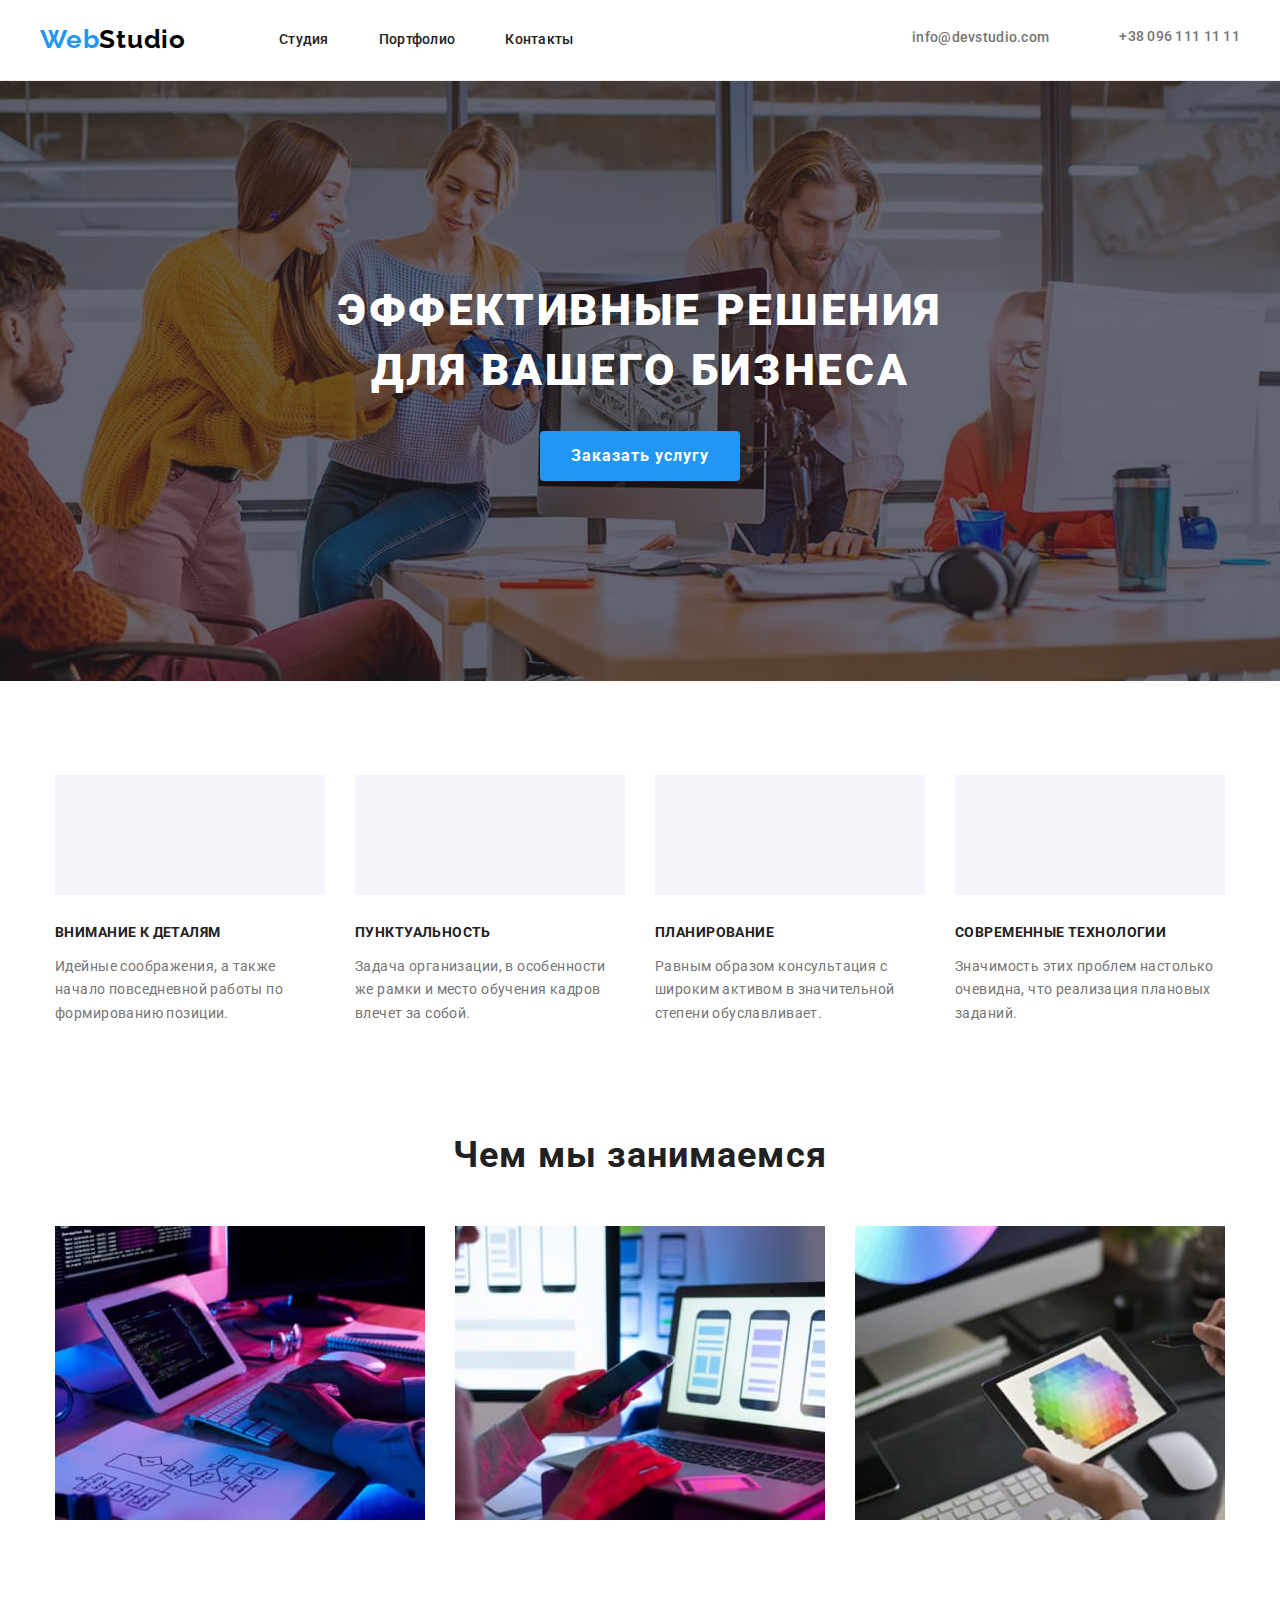
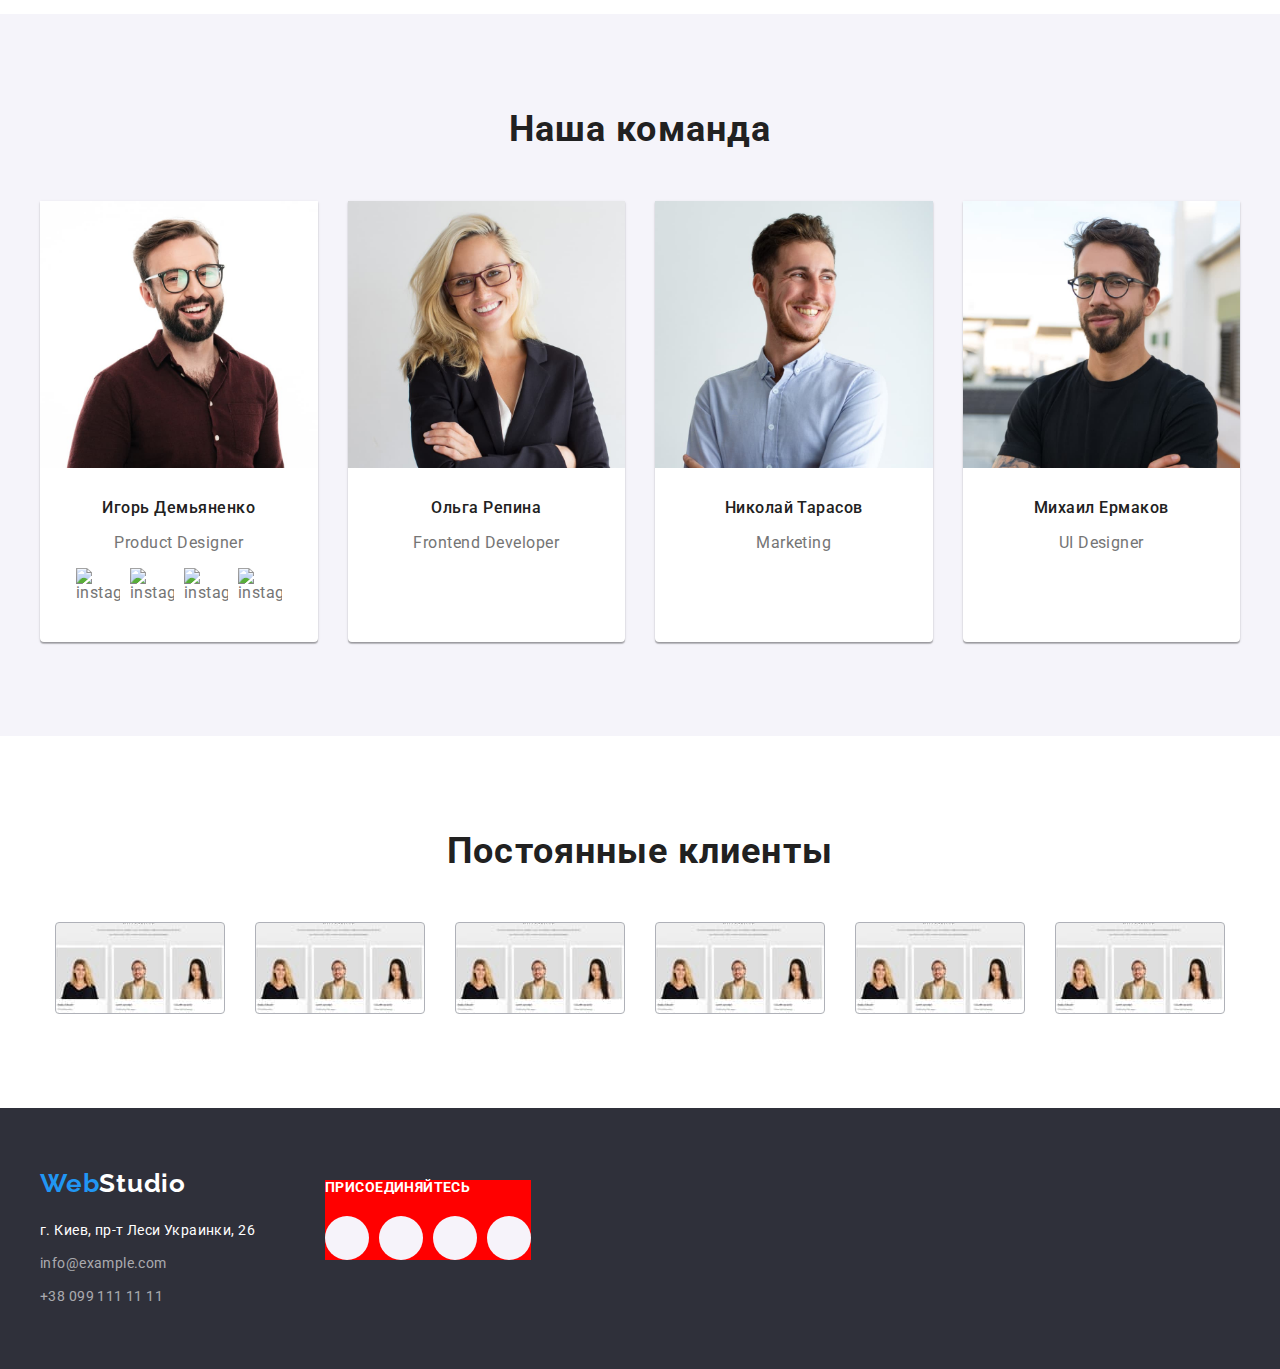
==== commit b387f803: "+" ====
--- a/index.html
+++ b/index.html
@@ -96,10 +96,10 @@
                         <h3>Игорь Демьяненко</h3>
                         <p lang="en">Product Designer</p>
                         <ul class="social-network-icons">
-                            <li><a href="#"></a></li>
-                            <li><a href="#"></a></li>
-                            <li><a href="#"></a></li>
-                            <li><a href="#"></a></li>
+                            <li><img src="./images/icon-social-instagram.svg" alt="instagram" width="44px"><a href="#"></a></li>
+                            <li><img src="./images/icon-social-tweeter.svg" alt="instagram" width="44px"><a href="#"></a></li>
+                            <li><img src="./images/icon-social-facebook.svg" alt="instagram" width="44px"><a href="#"></a></li>
+                            <li><img src="./images/icon-social-in.svg" alt="instagram" width="44px"><a href="#"></a></li>
                         </ul>
                     </li>
 
--- a/css/styles.css
+++ b/css/styles.css
@@ -161,11 +161,15 @@
   font-weight: 500;
   line-height: 1.14;
   letter-spacing: 0.02em;
+  stroke: red;
+  fill: green;
 }
 
 .header-kontakts:hover,
 .header-kontakts:focus {
   color: var(--chromatic-color);
+  stroke: red;
+  fill: green;
 }
 
 .icon-mail::before {
@@ -174,7 +178,8 @@
   min-width: 16px;
   min-height: 12px;
   margin-right: 10px;
-  background-color: red;
+  background-image: url("../images/icons.svg#icon-mail");
+  color: red;
 }
 
 .icon-phone::before {
@@ -183,7 +188,8 @@
   min-width: 10px;
   min-height: 16px;
   margin-right: 10px;
-  background-color: blue;
+  background-image: url(../images/icon-phone.svg);
+  fill: red;
 }
 
 /* ФУТЕР */
@@ -386,25 +392,25 @@
   height: 120px;
   margin-bottom: 30px;
   padding: 25px 0px;
-  background-size: contain;
+  background-size: 70px;
   background-repeat: no-repeat;
   background-position: center;
 }
 
 .characteristics-icon:nth-child(1)::before {
-  background-image: url("../images/portf-01.jpg");
+  background-image: url("../images/characteristic-01-antenna.svg");
 }
 
 .characteristics-icon:nth-child(2)::before {
-  background-image: url("../images/portf-02.jpg");
+  background-image: url("../images/characteristic-02-clock.svg");
 }
 
 .characteristics-icon:nth-child(3)::before {
-  background-image: url("../images/portf-03.jpg");
+  background-image: url("../images/characteristic-03-diagram.svg");
 }
 
 .characteristics-icon:nth-child(4)::before {
-  background-image: url("../images/portf-04.jpg");
+  background-image: url("../images/characteristic-04-astronaut.svg");
 }
 
 /* Секция "ЧЕМ МЫ ЗАНИМАЕМСЯ" */
@@ -475,54 +481,24 @@
 }
 
 .social-network-icons li {
-  display: inline-block;
-  justify-content: center;
-  min-width: 44px;
-  min-height: 44px;
+  display: flex;
+  justify-content: center;
+  width: 44px;
+  height: 44px;
   border-radius: 50%;
   margin-right: 10px;
-  background-position: center;
   cursor: pointer;
+  fill: red;
+  stroke: green;
+}
+
+.social-network-icons li:hover,
+.social-network-icons li:focus {
+  background-color: var(--chromatic-color);
 }
 
 .social-network-icons li:last-child {
   margin-right: 0px;
-}
-
-.social-network-icons li:nth-child(1) {
-  background-image: url("../images/portf-03.jpg");
-}
-
-.social-network-icons li:nth-child(2) {
-  background-image: url("../images/portf-03.jpg");
-}
-
-.social-network-icons li:nth-child(3) {
-  background-image: url("../images/portf-03.jpg");
-}
-
-.social-network-icons li:nth-child(4) {
-  background-image: url("../images/portf-03.jpg");
-}
-
-.social-network-icons li:nth-child(1):hover,
-.social-network-icons li:nth-child(1):focus {
-  background-image: url("../images/portf-02.jpg");
-}
-
-.social-network-icons li:nth-child(2):hover,
-.social-network-icons li:nth-child(2):focus {
-  background-image: url("../images/portf-02.jpg");
-}
-
-.social-network-icons li:nth-child(3):hover,
-.social-network-icons li:nth-child(3):focus {
-  background-image: url("../images/portf-02.jpg");
-}
-
-.social-network-icons li:nth-child(4):hover,
-.social-network-icons li:nth-child(4):focus {
-  background-image: url("../images/portf-02.jpg");
 }
 
 /* Иконки соц.сетей для Футера */
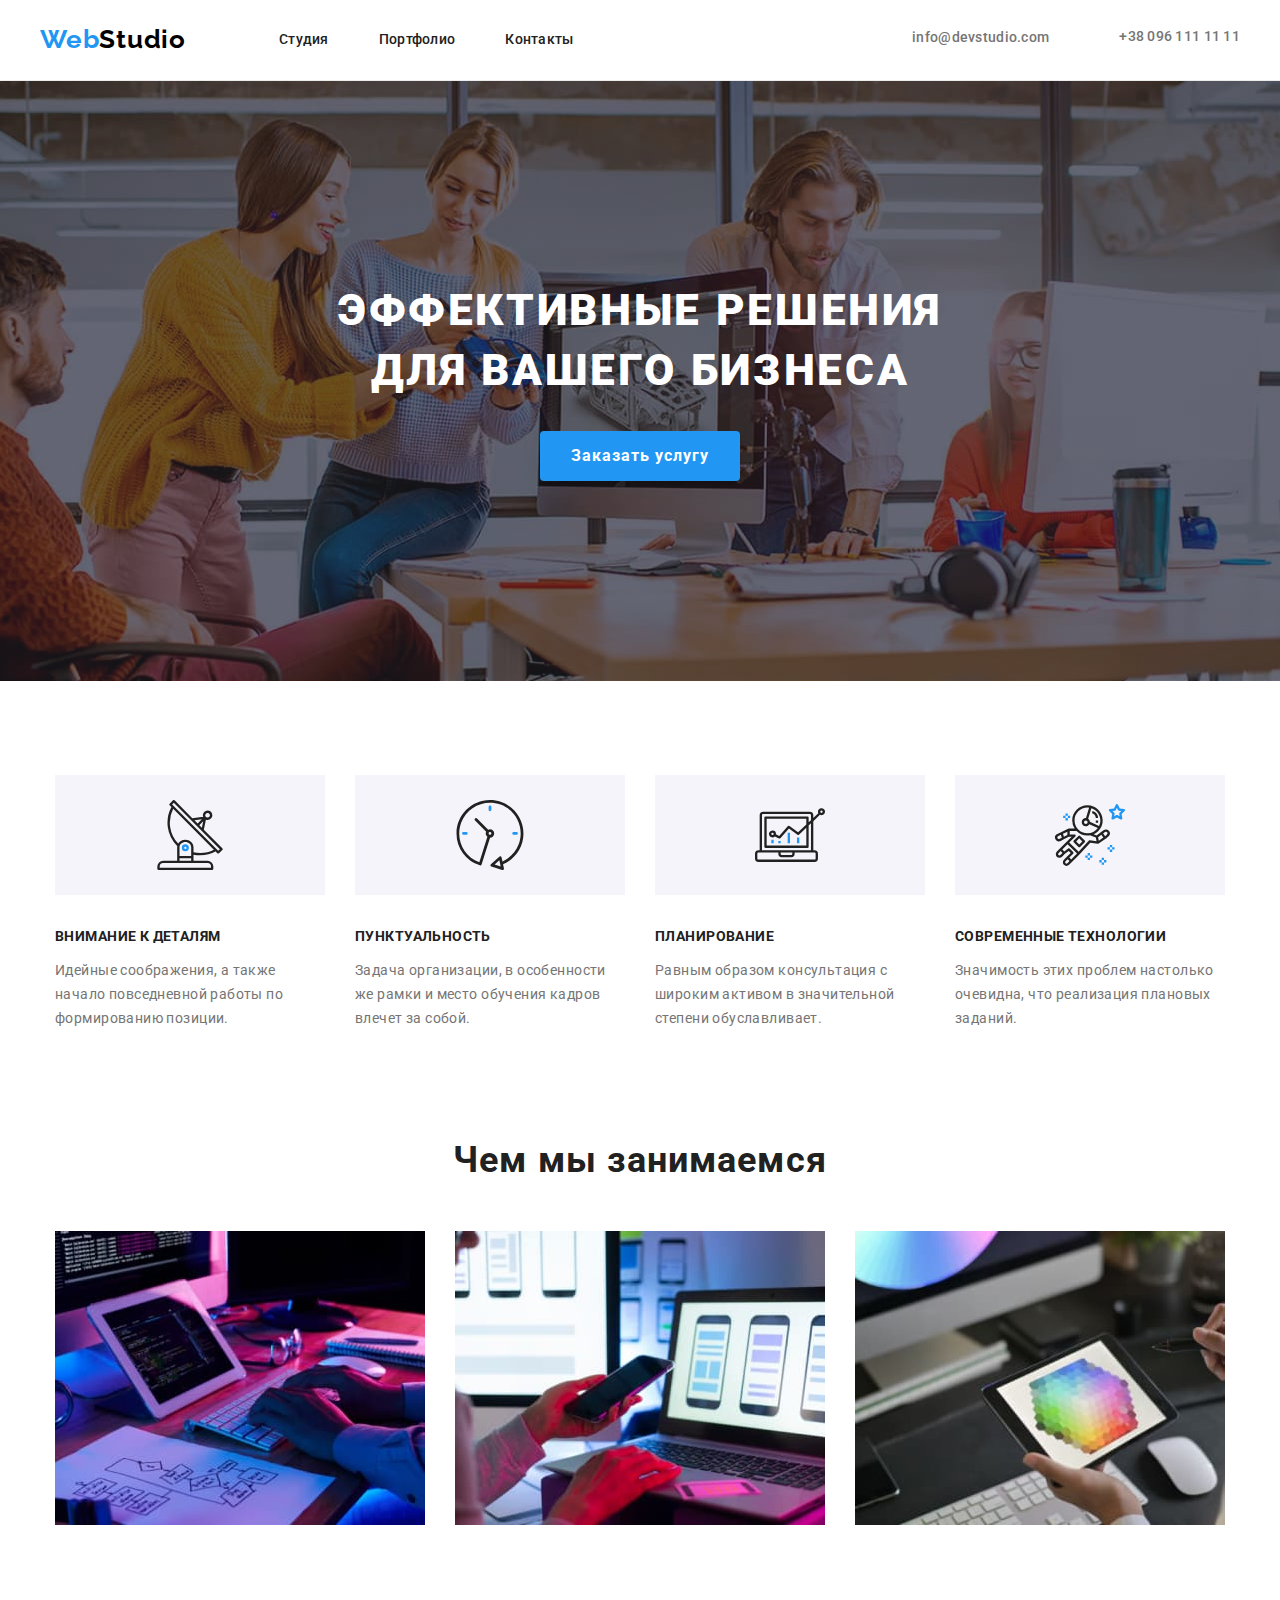
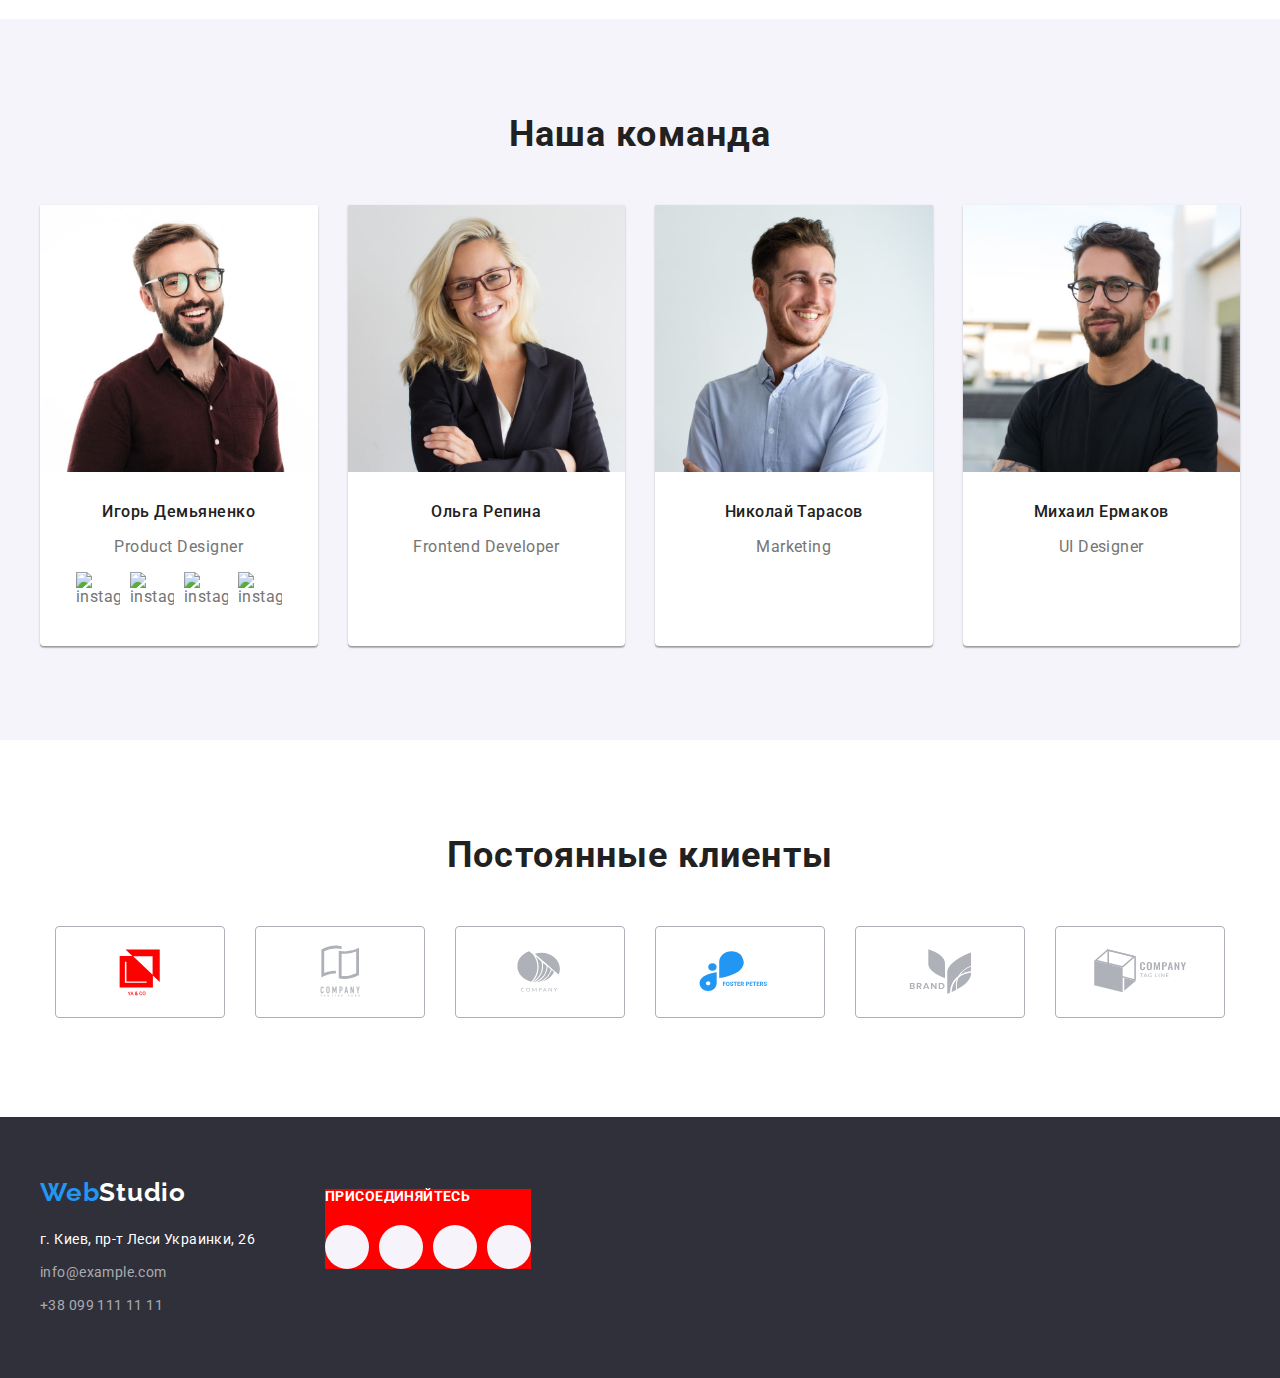
==== commit 224fd67d: "+2" ====
--- a/index.html
+++ b/index.html
@@ -51,22 +51,34 @@
         <section class="characteristics section">
             <div class="container">
                 <ul class="characteristics-list">
-                    <li class="characteristics-icon">
+                    <li>
+                        <svg class="characteristics-icon" width="70" height="70">
+                            <use href="./images/icons.svg#characteristic-01-antenna"></use>
+                        </svg>
                         <h3>Внимание к деталям</h3>
                         <p>Идейные соображения, а также начало повседневной работы по формированию позиции.</p>
                     </li>
 
-                    <li class="characteristics-icon">
+                    <li>
+                        <svg class="characteristics-icon" width="70" height="70">
+                            <use href="./images/icons.svg#characteristic-02-clock"></use>
+                        </svg>
                         <h3>Пунктуальность</h3>
                         <p>Задача организации, в особенности же рамки и место обучения кадров влечет за собой.</p>
                     </li>
 
-                    <li class="characteristics-icon">
+                    <li>
+                        <svg class="characteristics-icon" width="70" height="70">
+                            <use href="./images/icons.svg#characteristic-03-diagram"></use>
+                        </svg>
                         <h3>Планирование</h3>
                         <p>Равным образом консультация с широким активом в значительной степени обуславливает.</p>
                     </li>
 
-                    <li class="characteristics-icon">
+                    <li>
+                        <svg class="characteristics-icon" width="70" height="70">
+                            <use href="./images/icons.svg#characteristic-04-astronaut"></use>
+                        </svg>
                         <h3>Современные технологии</h3>
                         <p>Значимость этих проблем настолько очевидна, что реализация плановых заданий.</p>
                     </li>
@@ -146,12 +158,37 @@
             <div class="container section">
                 <h2 class="heading-two">Постоянные клиенты</h2>
                 <ul>
-                    <li><a href="#"></a></li>
-                    <li><a href="#"></a></li>
-                    <li><a href="#"></a></li>
-                    <li><a href="#"></a></li>
-                    <li><a href="#"></a></li>
-                    <li><a href="#"></a></li>
+                    <li><a href="#">
+                        <svg class="regular-customers-icon" width="106" height="60">
+                            <use href="./images/icons.svg#customers-01"></use>
+                        </svg>
+                    </a></li>
+                    <li><a href="#">
+                        <svg class="regular-customers-icon" width="106" height="60">
+                            <use href="./images/icons.svg#customers-02"></use>
+                        </svg>
+                    </a></li>
+                    <li><a href="#">
+                        <svg class="regular-customers-icon" width="106" height="60">
+                            <use href="./images/icons.svg#customers-03"></use>
+                        </svg>
+                    </a></li>
+                    <li><a href="#">
+                        <svg class="regular-customers-icon" width="106" height="60">
+                            <use href="./images/icons.svg#customers-04"></use>
+                        </svg>
+                    </a></li>
+                    <li><a href="#">
+                        <svg class="regular-customers-icon" width="106" height="60">
+                            <use href="./images/icons.svg#customers-05"></use>
+                        </svg>
+                    </a></li>
+                    <li><a href="#">
+                        <svg class="regular-customers-icon" width="106" height="60">
+                            <use href="./images/icons.svg#customers-06"></use>
+                        </svg>
+                    </a></li>
+
                 </ul>
             </div>
         </section>
--- a/css/styles.css
+++ b/css/styles.css
@@ -385,32 +385,12 @@
   letter-spacing: 0.03em;
 }
 
-.characteristics-icon::before {
-  content: "";
-  display: block;
+.characteristics-icon {
   background-color: var(--bg-color-second);
+  width: 270px;
   height: 120px;
   margin-bottom: 30px;
   padding: 25px 0px;
-  background-size: 70px;
-  background-repeat: no-repeat;
-  background-position: center;
-}
-
-.characteristics-icon:nth-child(1)::before {
-  background-image: url("../images/characteristic-01-antenna.svg");
-}
-
-.characteristics-icon:nth-child(2)::before {
-  background-image: url("../images/characteristic-02-clock.svg");
-}
-
-.characteristics-icon:nth-child(3)::before {
-  background-image: url("../images/characteristic-03-diagram.svg");
-}
-
-.characteristics-icon:nth-child(4)::before {
-  background-image: url("../images/characteristic-04-astronaut.svg");
 }
 
 /* Секция "ЧЕМ МЫ ЗАНИМАЕМСЯ" */
@@ -554,73 +534,21 @@
 .regular-customers li {
   display: inline-block;
   justify-content: center;
+  cursor: pointer;
+  margin-right: 30px;
+}
+
+.regular-customers li:last-child {
+  margin-right: 0px;
+}
+
+.regular-customers-icon {
+  fill: red;
   width: 170px;
   height: 92px;
-  margin-right: 30px;
   border: 1px solid var(--regular-customers-icon-border);
   box-sizing: border-box;
   border-radius: 4px;
-  background-position: center;
-  background-color: rgb(241, 255, 238);
-  cursor: pointer;
-}
-
-.regular-customers li:last-child {
-  margin-right: 0px;
-}
-
-.regular-customers li:nth-child(1) {
-  background-image: url("../images/portf-01.jpg");
-}
-
-.regular-customers li:nth-child(2) {
-  background-image: url("../images/portf-01.jpg");
-}
-
-.regular-customers li:nth-child(3) {
-  background-image: url("../images/portf-01.jpg");
-}
-
-.regular-customers li:nth-child(4) {
-  background-image: url("../images/portf-01.jpg");
-}
-
-.regular-customers li:nth-child(5) {
-  background-image: url("../images/portf-01.jpg");
-}
-
-.regular-customers li:nth-child(6) {
-  background-image: url("../images/portf-01.jpg");
-}
-
-.regular-customers li:nth-child(1):hover,
-.regular-customers li:nth-child(1):focus {
-  background-image: url("../images/portf-02.jpg");
-}
-
-.regular-customers li:nth-child(2):hover,
-.regular-customers li:nth-child(2):focus {
-  background-image: url("../images/portf-02.jpg");
-}
-
-.regular-customers li:nth-child(3):hover,
-.regular-customers li:nth-child(3):focus {
-  background-image: url("../images/portf-02.jpg");
-}
-
-.regular-customers li:nth-child(4):hover,
-.regular-customers li:nth-child(4):focus {
-  background-image: url("../images/portf-02.jpg");
-}
-
-.regular-customers li:nth-child(5):hover,
-.regular-customers li:nth-child(5):focus {
-  background-image: url("../images/portf-02.jpg");
-}
-
-.regular-customers li:nth-child(6):hover,
-.regular-customers li:nth-child(6):focus {
-  background-image: url("../images/portf-02.jpg");
 }
 
 /* ПОРТФОЛИО */
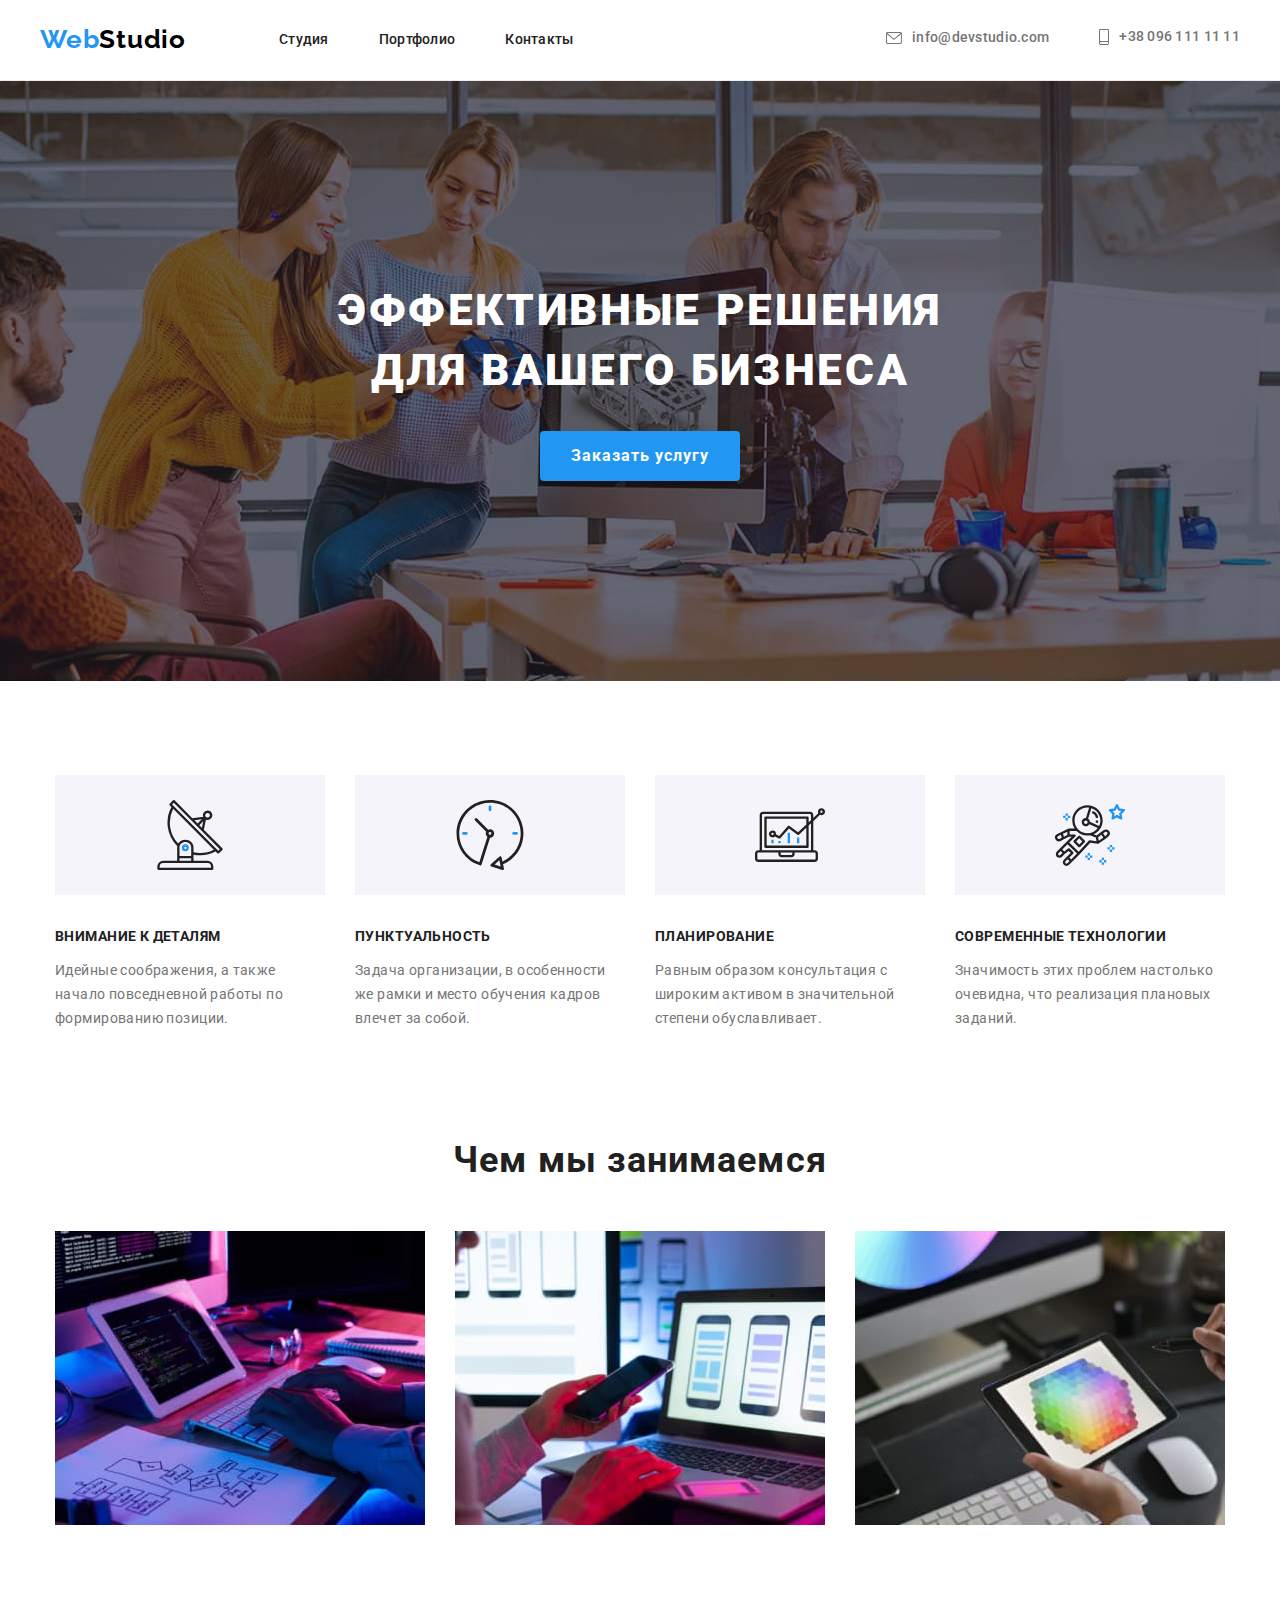
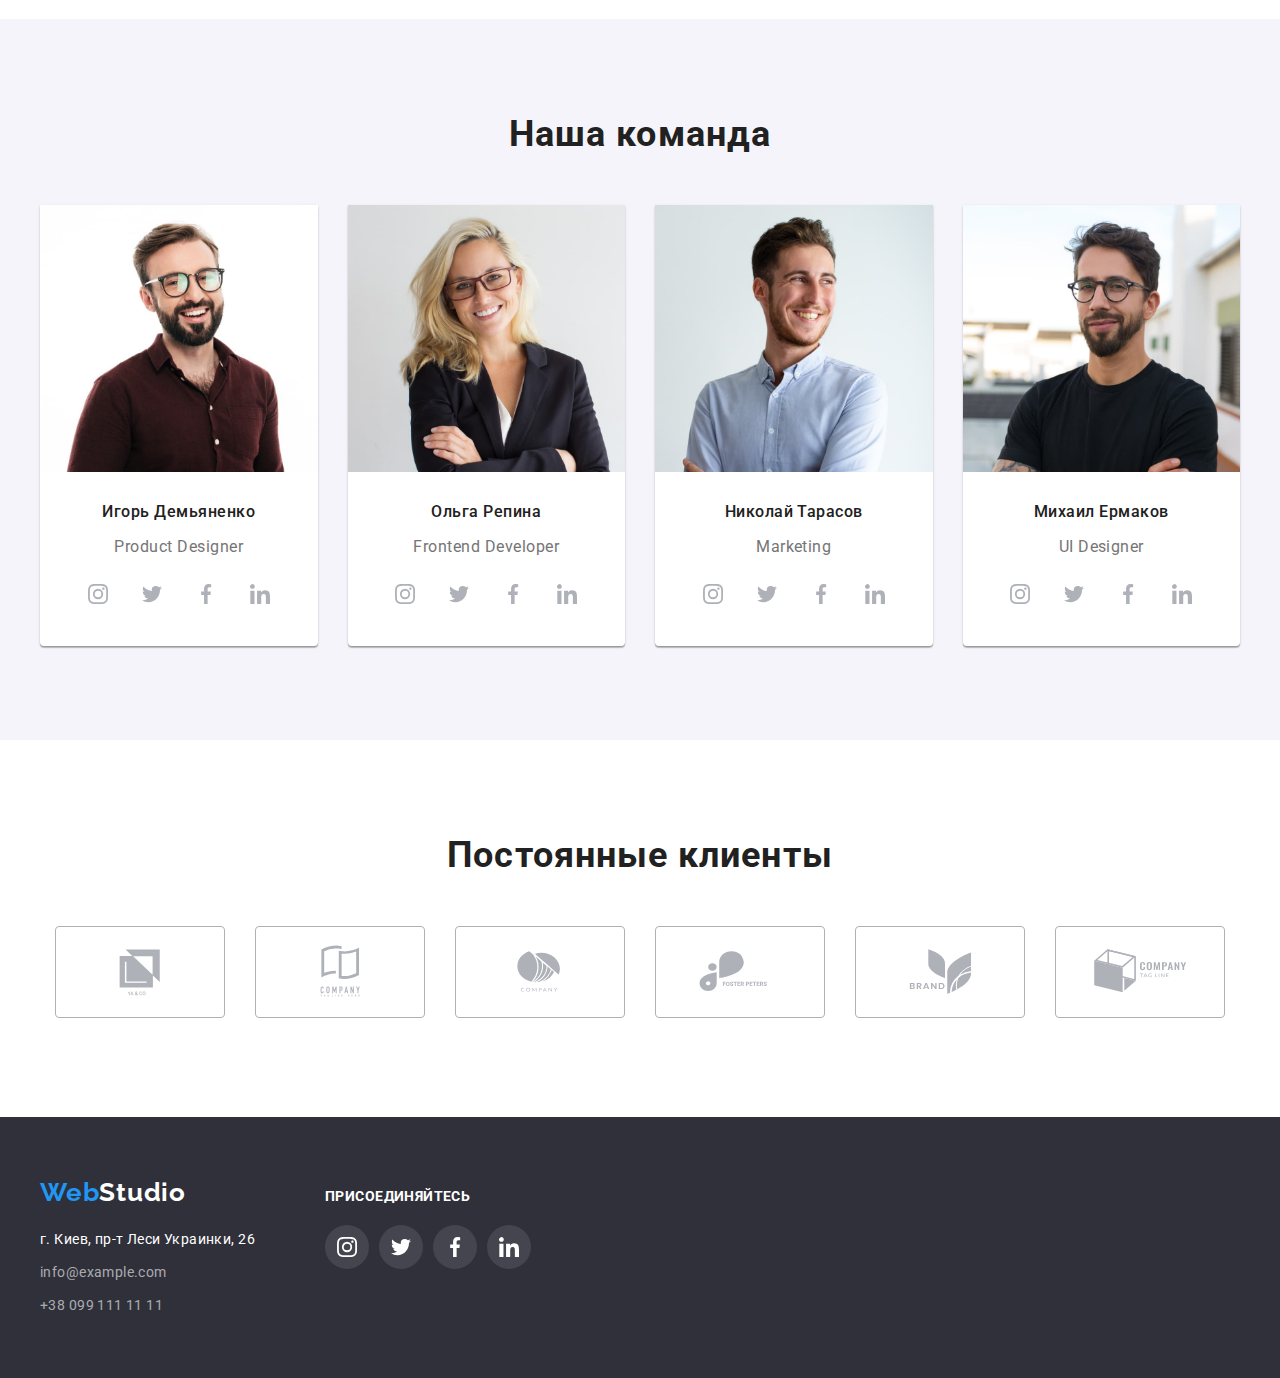
==== commit 11c142aa: "Добавляет и анимирует svg" ====
--- a/index.html
+++ b/index.html
@@ -33,8 +33,18 @@
 
             <!-- Контакты в Хедере -->
             <ul class="header-kontakts-list">
-                <li><a class="header-kontakts icon-mail" href="#">info@devstudio.com</a></li>
-                <li><a class="header-kontakts icon-phone" href="#">+38 096 111 11 11</a></li>
+                <li><a class="header-kontakts" href="#">
+                    <svg class="icon-mail" width="16" height="12">
+                        <use href="./images/icons.svg#icon-mail"></use>
+                    </svg>
+                    info@devstudio.com
+                </a></li>
+                <li><a class="header-kontakts" href="#">
+                    <svg class="icon-phone" width="10" height="16">
+                        <use href="./images/icons.svg#icon-phone"></use>
+                    </svg>
+                    +38 096 111 11 11
+                </a></li>
             </ul>
         </div>
     </header>
@@ -107,11 +117,27 @@
                         <img src="./images/team1.jpg" alt="Игорь Демьяненко" width="270">
                         <h3>Игорь Демьяненко</h3>
                         <p lang="en">Product Designer</p>
-                        <ul class="social-network-icons">
-                            <li><img src="./images/icon-social-instagram.svg" alt="instagram" width="44px"><a href="#"></a></li>
-                            <li><img src="./images/icon-social-tweeter.svg" alt="instagram" width="44px"><a href="#"></a></li>
-                            <li><img src="./images/icon-social-facebook.svg" alt="instagram" width="44px"><a href="#"></a></li>
-                            <li><img src="./images/icon-social-in.svg" alt="instagram" width="44px"><a href="#"></a></li>
+                        <ul class="social-network-list">
+                            <li><a class="social-network-links" href="#">
+                                <svg class="social-network-icons" width="44" height="44">
+                                    <use href="./images/icons.svg#icon-social-instagram"></use>
+                                </svg>
+                            </a></li>
+                            <li><a class="social-network-links" href="#">
+                                <svg class="social-network-icons" width="44" height="44">
+                                    <use href="./images/icons.svg#icon-social-twitter"></use>
+                                </svg>
+                            </a></li>
+                            <li><a class="social-network-links" href="#">
+                                <svg class="social-network-icons" width="44" height="44">
+                                    <use href="./images/icons.svg#icon-social-facebook"></use>
+                                </svg>
+                            </a></li>
+                            <li><a class="social-network-links" href="#">
+                                <svg class="social-network-icons" width="44" height="44">
+                                    <use href="./images/icons.svg#icon-social-in"></use>
+                                </svg>
+                            </a></li>
                         </ul>
                     </li>
 
@@ -119,37 +145,86 @@
                         <img src="./images/team2.jpg" alt="Ольга Репина" width="270">
                         <h3>Ольга Репина</h3>
                         <p lang="en">Frontend Developer</p>
-                        <ul class="social-network-icons">
-                            <li><a href="#"></a></li>
-                            <li><a href="#"></a></li>
-                            <li><a href="#"></a></li>
-                            <li><a href="#"></a></li>
+                        <ul class="social-network-list">
+                            <li><a class="social-network-links" href="#">
+                                <svg class="social-network-icons" width="44" height="44">
+                                    <use href="./images/icons.svg#icon-social-instagram"></use>
+                                </svg>
+                            </a></li>
+                            <li><a class="social-network-links" href="#">
+                                <svg class="social-network-icons" width="44" height="44">
+                                    <use href="./images/icons.svg#icon-social-twitter"></use>
+                                </svg>
+                            </a></li>
+                            <li><a class="social-network-links" href="#">
+                                <svg class="social-network-icons" width="44" height="44">
+                                    <use href="./images/icons.svg#icon-social-facebook"></use>
+                                </svg>
+                            </a></li>
+                            <li><a class="social-network-links" href="#">
+                                <svg class="social-network-icons" width="44" height="44">
+                                    <use href="./images/icons.svg#icon-social-in"></use>
+                                </svg>
+                            </a></li>
                         </ul>
+                        </li>
                     </li>
 
                     <li class="our-team-items">
                         <img src="./images/team3.jpg" alt="Николай Тарасов" width="270">
                         <h3>Николай Тарасов</h3>
                         <p lang="en">Marketing</p>
-                        <ul class="social-network-icons">
-                            <li><a href="#"></a></li>
-                            <li><a href="#"></a></li>
-                            <li><a href="#"></a></li>
-                            <li><a href="#"></a></li>
+                        <ul class="social-network-list">
+                            <li><a class="social-network-links" href="#">
+                                <svg class="social-network-icons" width="44" height="44">
+                                    <use href="./images/icons.svg#icon-social-instagram"></use>
+                                </svg>
+                            </a></li>
+                            <li><a class="social-network-links" href="#">
+                                <svg class="social-network-icons" width="44" height="44">
+                                    <use href="./images/icons.svg#icon-social-twitter"></use>
+                                </svg>
+                            </a></li>
+                            <li><a class="social-network-links" href="#">
+                                <svg class="social-network-icons" width="44" height="44">
+                                    <use href="./images/icons.svg#icon-social-facebook"></use>
+                                </svg>
+                            </a></li>
+                            <li><a class="social-network-links" href="#">
+                                <svg class="social-network-icons" width="44" height="44">
+                                    <use href="./images/icons.svg#icon-social-in"></use>
+                                </svg>
+                            </a></li>
                         </ul>
-                    </li>
+                        </li>
 
                     <li class="our-team-items">
                         <img src="./images/team4.jpg" alt="Михаил Ермаков" width="270">
                         <h3>Михаил Ермаков</h3>
                         <p lang="en">UI Designer</p>
-                        <ul class="social-network-icons">
-                            <li><a href="#"></a></li>
-                            <li><a href="#"></a></li>
-                            <li><a href="#"></a></li>
-                            <li><a href="#"></a></li>
+                        <ul class="social-network-list">
+                            <li><a class="social-network-links" href="#">
+                                <svg class="social-network-icons" width="44" height="44">
+                                    <use href="./images/icons.svg#icon-social-instagram"></use>
+                                </svg>
+                            </a></li>
+                            <li><a class="social-network-links" href="#">
+                                <svg class="social-network-icons" width="44" height="44">
+                                    <use href="./images/icons.svg#icon-social-twitter"></use>
+                                </svg>
+                            </a></li>
+                            <li><a class="social-network-links" href="#">
+                                <svg class="social-network-icons" width="44" height="44">
+                                    <use href="./images/icons.svg#icon-social-facebook"></use>
+                                </svg>
+                            </a></li>
+                            <li><a class="social-network-links" href="#">
+                                <svg class="social-network-icons" width="44" height="44">
+                                    <use href="./images/icons.svg#icon-social-in"></use>
+                                </svg>
+                            </a></li>
                         </ul>
-                    </li>
+                        </li>
                 </ul>
             </div>
         </section>
@@ -211,11 +286,28 @@
 
             <section class="join">
                 <h3>присоединяйтесь</h3>
-                <ul class="social-network-icons">
-                    <li><a href="#"></a></li>
-                    <li><a href="#"></a></li>
-                    <li><a href="#"></a></li>
-                    <li><a href="#"></a></li>
+                <ul class="social-network-list">
+                    <li><a class="social-network-links" href="#">
+                            <svg class="social-network-icons" width="44" height="44">
+                                <use href="./images/icons.svg#icon-social-instagram"></use>
+                            </svg>
+                        </a></li>
+                    <li><a class="social-network-links" href="#">
+                            <svg class="social-network-icons" width="44" height="44">
+                                <use href="./images/icons.svg#icon-social-twitter"></use>
+                            </svg>
+                        </a></li>
+                    <li><a class="social-network-links" href="#">
+                            <svg class="social-network-icons" width="44" height="44">
+                                <use href="./images/icons.svg#icon-social-facebook"></use>
+                            </svg>
+                        </a></li>
+                    <li><a class="social-network-links" href="#">
+                            <svg class="social-network-icons" width="44" height="44">
+                                <use href="./images/icons.svg#icon-social-in"></use>
+                            </svg>
+                        </a>
+                    </li>
                 </ul>
             </section>
         </div>
--- a/css/styles.css
+++ b/css/styles.css
@@ -38,14 +38,15 @@
   --filter-buttons-shadow: 0px 3px 1px rgba(0, 0, 0, 0.1),
     0px 1px 2px rgba(0, 0, 0, 0.08), 0px 2px 2px rgba(0, 0, 0, 0.12);
   --header-border-color: #ececec;
-  --regular-customers-icon-border: #afb1b8;
   --portfolio-border-color: #eeeeee;
   --portfolio-items-shadow: 0px 1px 1px rgba(0, 0, 0, 0.12),
     0px 4px 4px rgba(0, 0, 0, 0.06), 1px 4px 6px rgba(0, 0, 0, 0.16);
   /* Цвета ФОНОВ и ТЕКСТА */
   --invisible-heading: rgba(0%, 0%, 0%, 0%);
+  --icons-color: #afb1b8;
   --heading-color: #212121;
   --footer-kontakts-color: rgba(100%, 100%, 100%, 60%);
+  --bg-join-icons: rgba(100%, 100%, 100%, 10%);
   --bg-color-first: #ffffff;
   --bg-color-second: #f5f4fa;
   --bg-color-third: #2f303a;
@@ -161,35 +162,27 @@
   font-weight: 500;
   line-height: 1.14;
   letter-spacing: 0.02em;
-  stroke: red;
-  fill: green;
 }
 
 .header-kontakts:hover,
 .header-kontakts:focus {
   color: var(--chromatic-color);
-  stroke: red;
-  fill: green;
-}
-
-.icon-mail::before {
+}
+
+.icon-mail {
   display: block;
-  content: "";
+  fill: currentColor;
   min-width: 16px;
   min-height: 12px;
   margin-right: 10px;
-  background-image: url("../images/icons.svg#icon-mail");
-  color: red;
-}
-
-.icon-phone::before {
+}
+
+.icon-phone {
   display: block;
-  content: "";
+  fill: currentColor;
   min-width: 10px;
   min-height: 16px;
   margin-right: 10px;
-  background-image: url(../images/icon-phone.svg);
-  fill: red;
 }
 
 /* ФУТЕР */
@@ -262,13 +255,11 @@
 
 .join {
   display: inline;
-  background-color: red;
   margin-left: 70px;
 }
 
 .join h3 {
   color: var(--text-color-third);
-  font-family: Roboto;
   font-style: normal;
   font-weight: 700;
   font-size: 14px;
@@ -276,6 +267,47 @@
   letter-spacing: 0.03em;
   text-transform: uppercase;
   margin: 0px 0px 20px 0px;
+}
+
+/* Иконки Социальных Сетей */
+
+.social-network-list {
+  display: flex;
+  justify-content: center;
+}
+
+.social-network-list li {
+  margin-right: 10px;
+  cursor: pointer;
+}
+
+.social-network-list li:last-child {
+  margin-right: 0px;
+}
+
+.social-network-links .social-network-icons {
+  fill: var(--icons-color);
+  background-color: var(--bg-color-first);
+}
+
+.join .social-network-icons {
+  fill: var(--text-color-third);
+  background-color: var(--bg-join-icons);
+}
+
+.social-network-icons:hover,
+.social-network-icons:focus {
+  fill: var(--text-color-third);
+  background-color: var(--chromatic-color);
+}
+
+.social-network-icons {
+  fill: currentColor;
+  background-color: currentColor;
+  display: block;
+  max-width: 44px;
+  max-height: 44px;
+  border-radius: 50%;
 }
 
 /* ГЛАВНАЯ */
@@ -453,72 +485,6 @@
   text-align: center;
 }
 
-/* Иконки Социальных Сетей */
-
-.social-network-icons {
-  display: flex;
-  justify-content: center;
-}
-
-.social-network-icons li {
-  display: flex;
-  justify-content: center;
-  width: 44px;
-  height: 44px;
-  border-radius: 50%;
-  margin-right: 10px;
-  cursor: pointer;
-  fill: red;
-  stroke: green;
-}
-
-.social-network-icons li:hover,
-.social-network-icons li:focus {
-  background-color: var(--chromatic-color);
-}
-
-.social-network-icons li:last-child {
-  margin-right: 0px;
-}
-
-/* Иконки соц.сетей для Футера */
-
-footer .social-network-icons li:nth-child(1) {
-  background-image: url("../images/portf-06.jpg");
-}
-
-footer .social-network-icons li:nth-child(2) {
-  background-image: url("../images/portf-06.jpg");
-}
-
-footer .social-network-icons li:nth-child(3) {
-  background-image: url("../images/portf-06.jpg");
-}
-
-footer .social-network-icons li:nth-child(4) {
-  background-image: url("../images/portf-06.jpg");
-}
-
-footer .social-network-icons li:nth-child(1):hover,
-footer .social-network-icons li:nth-child(1):focus {
-  background-image: url("../images/portf-05.jpg");
-}
-
-footer .social-network-icons li:nth-child(2):hover,
-footer .social-network-icons li:nth-child(2):focus {
-  background-image: url("../images/portf-05.jpg");
-}
-
-footer .social-network-icons li:nth-child(3):hover,
-footer .social-network-icons li:nth-child(3):focus {
-  background-image: url("../images/portf-05.jpg");
-}
-
-footer .social-network-icons li:nth-child(4):hover,
-footer .social-network-icons li:nth-child(4):focus {
-  background-image: url("../images/portf-05.jpg");
-}
-
 /* Секция "Постоянные Клиенты" */
 
 .regular-customers {
@@ -542,11 +508,20 @@
   margin-right: 0px;
 }
 
+.regular-customers a {
+  color: var(--icons-color);
+}
+
+.regular-customers a:hover,
+.regular-customers a:focus {
+  color: var(--chromatic-color);
+}
+
 .regular-customers-icon {
-  fill: red;
+  fill: currentColor;
   width: 170px;
   height: 92px;
-  border: 1px solid var(--regular-customers-icon-border);
+  border: 1px solid currentColor;
   box-sizing: border-box;
   border-radius: 4px;
 }
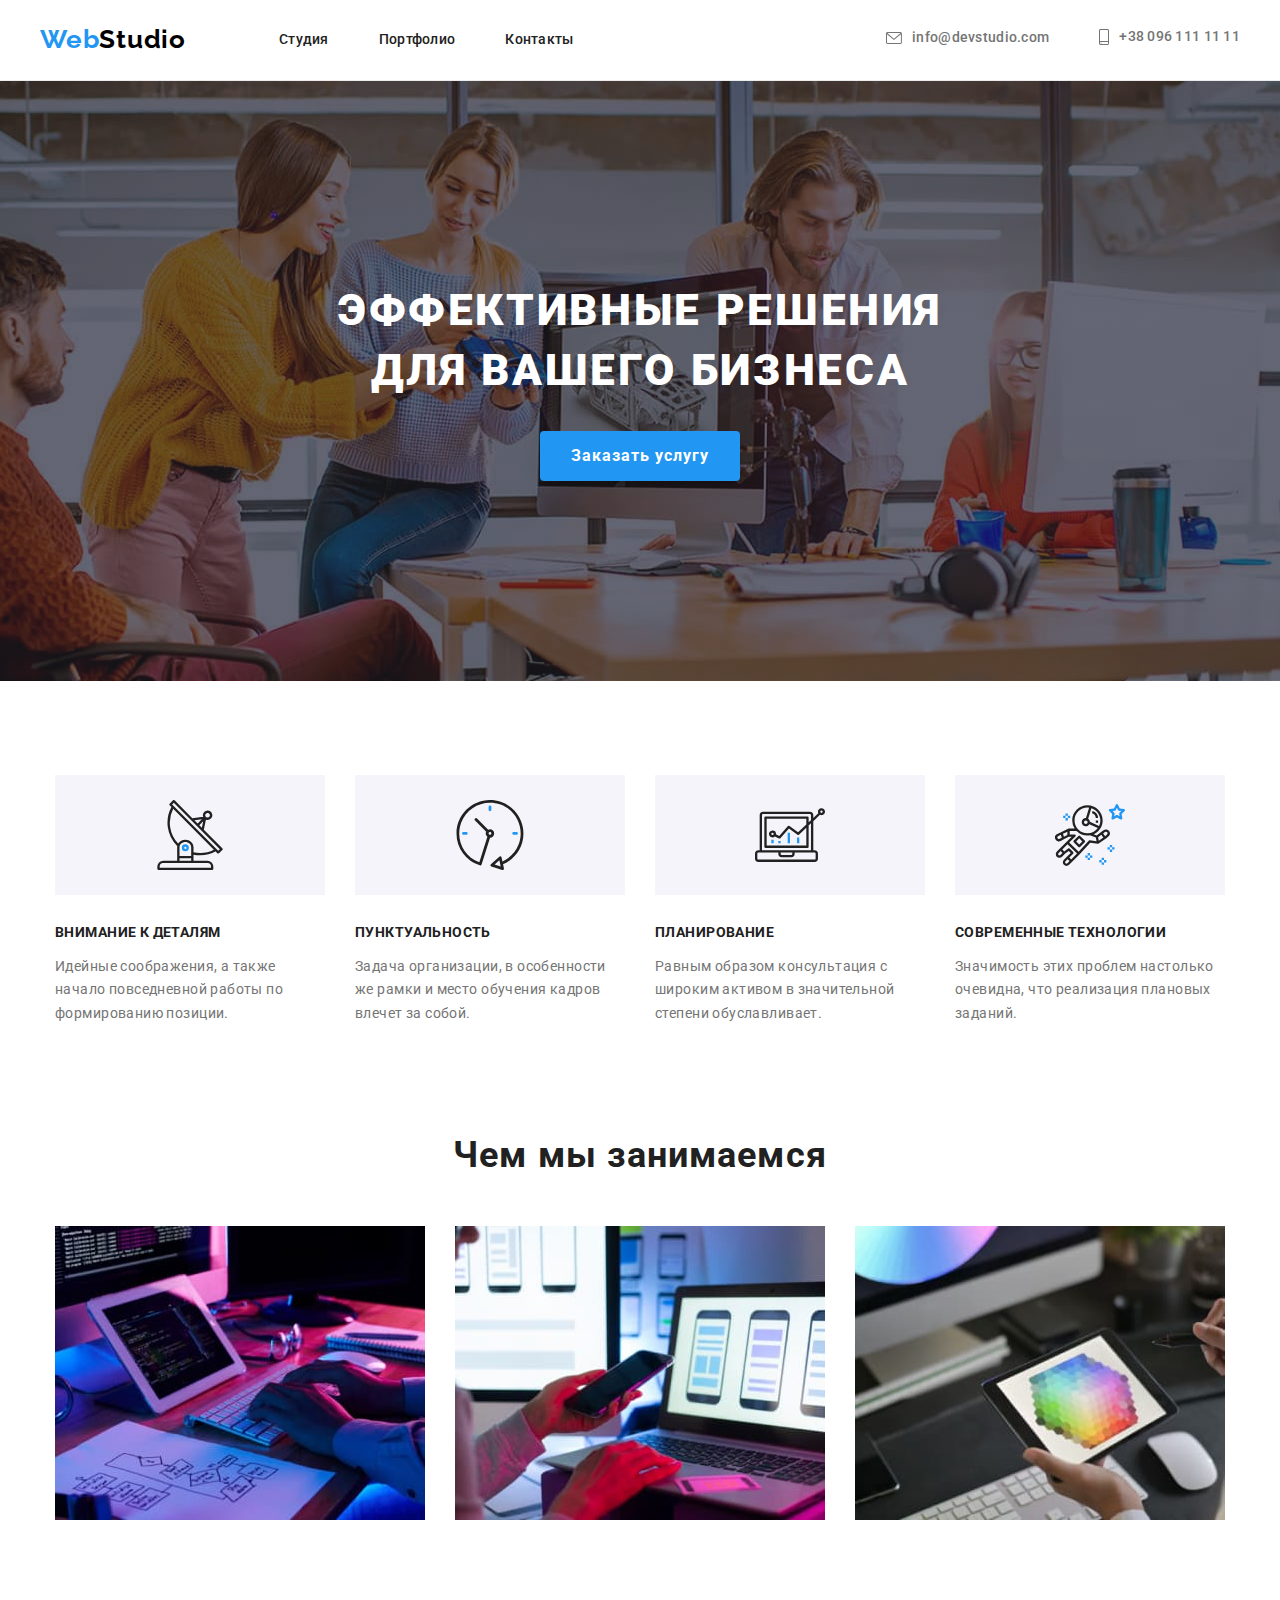
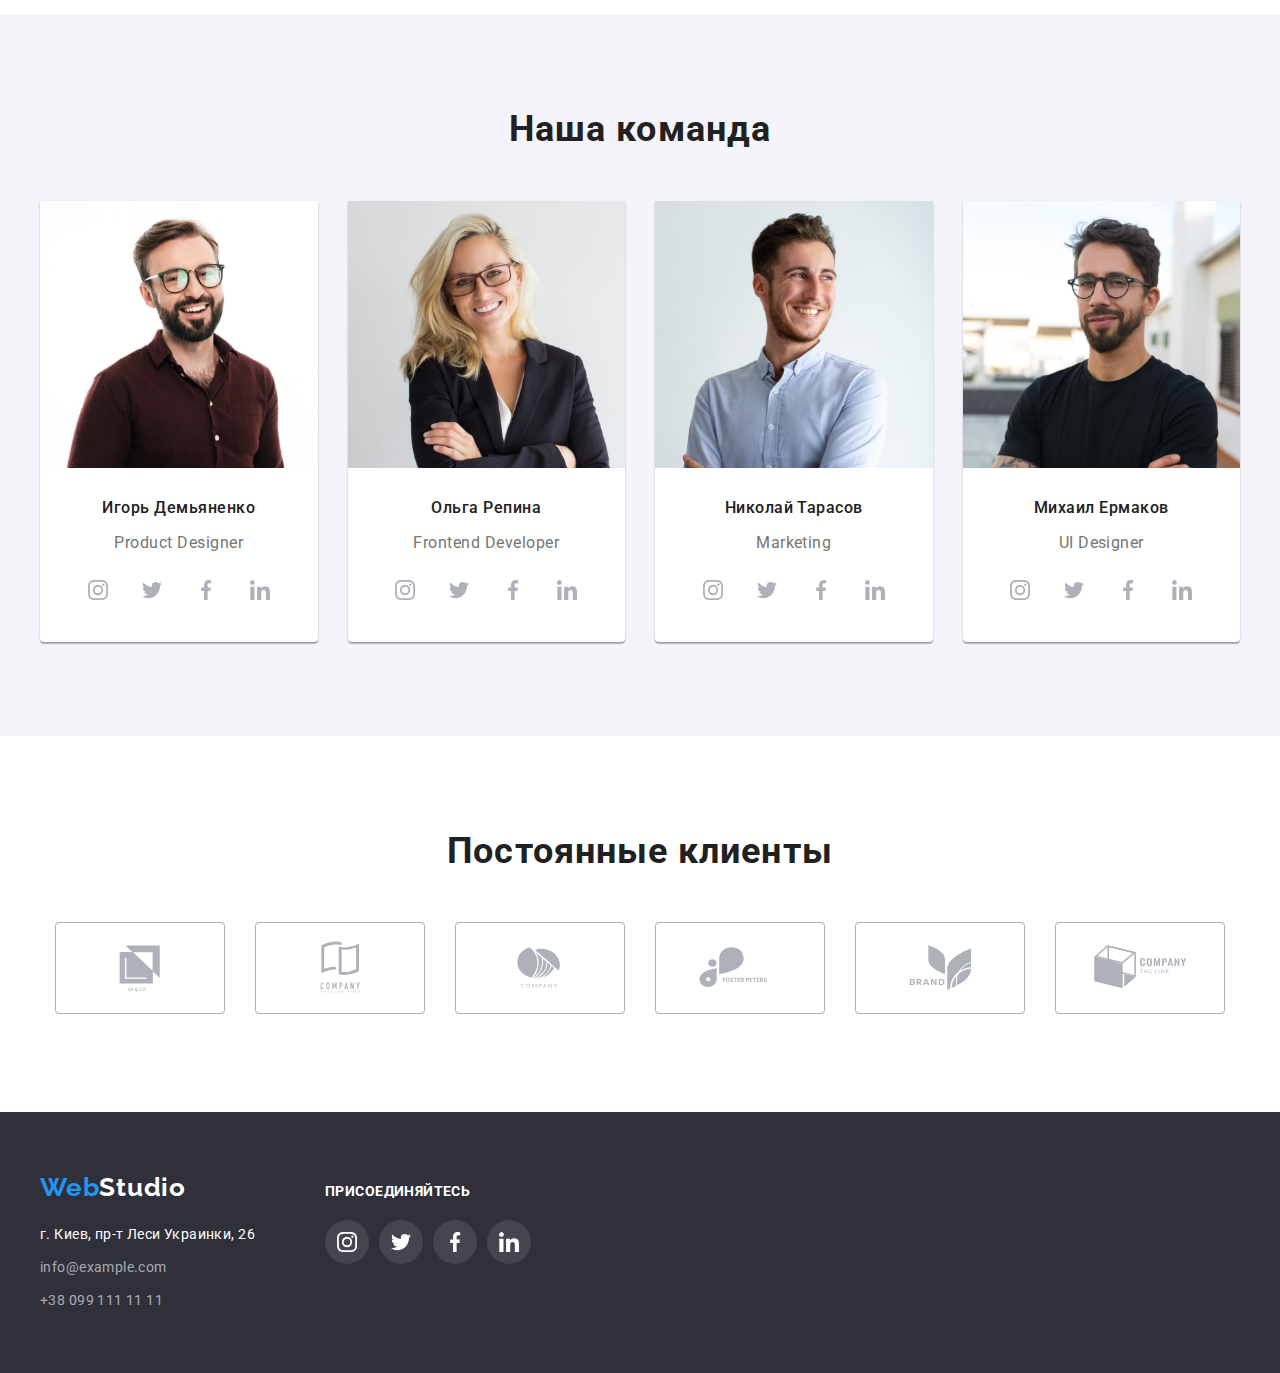
==== commit 94bcdd37: "Исправляет ошибки и неточности" ====
--- a/index.html
+++ b/index.html
@@ -62,33 +62,41 @@
             <div class="container">
                 <ul class="characteristics-list">
                     <li>
-                        <svg class="characteristics-icon" width="70" height="70">
+                        <div class="characteristics-icon">
+                        <svg width="70" height="70">
                             <use href="./images/icons.svg#characteristic-01-antenna"></use>
                         </svg>
+                        </div>
                         <h3>Внимание к деталям</h3>
                         <p>Идейные соображения, а также начало повседневной работы по формированию позиции.</p>
                     </li>
 
                     <li>
-                        <svg class="characteristics-icon" width="70" height="70">
+                        <div class="characteristics-icon">
+                        <svg width="70" height="70">
                             <use href="./images/icons.svg#characteristic-02-clock"></use>
                         </svg>
+                        </div>
                         <h3>Пунктуальность</h3>
                         <p>Задача организации, в особенности же рамки и место обучения кадров влечет за собой.</p>
                     </li>
 
                     <li>
-                        <svg class="characteristics-icon" width="70" height="70">
+                        <div class="characteristics-icon">
+                        <svg width="70" height="70">
                             <use href="./images/icons.svg#characteristic-03-diagram"></use>
                         </svg>
+                        </div>
                         <h3>Планирование</h3>
                         <p>Равным образом консультация с широким активом в значительной степени обуславливает.</p>
                     </li>
 
                     <li>
-                        <svg class="characteristics-icon" width="70" height="70">
+                        <div class="characteristics-icon">
+                        <svg width="70" height="70">
                             <use href="./images/icons.svg#characteristic-04-astronaut"></use>
                         </svg>
+                        </div>
                         <h3>Современные технологии</h3>
                         <p>Значимость этих проблем настолько очевидна, что реализация плановых заданий.</p>
                     </li>
@@ -287,22 +295,22 @@
             <section class="join">
                 <h3>присоединяйтесь</h3>
                 <ul class="social-network-list">
-                    <li><a class="social-network-links" href="#">
+                    <li><a class="join-social-network-links" href="#">
                             <svg class="social-network-icons" width="44" height="44">
                                 <use href="./images/icons.svg#icon-social-instagram"></use>
                             </svg>
                         </a></li>
-                    <li><a class="social-network-links" href="#">
+                    <li><a class="join-social-network-links" href="#">
                             <svg class="social-network-icons" width="44" height="44">
                                 <use href="./images/icons.svg#icon-social-twitter"></use>
                             </svg>
                         </a></li>
-                    <li><a class="social-network-links" href="#">
+                    <li><a class="join-social-network-links" href="#">
                             <svg class="social-network-icons" width="44" height="44">
                                 <use href="./images/icons.svg#icon-social-facebook"></use>
                             </svg>
                         </a></li>
-                    <li><a class="social-network-links" href="#">
+                    <li><a class="join-social-network-links" href="#">
                             <svg class="social-network-icons" width="44" height="44">
                                 <use href="./images/icons.svg#icon-social-in"></use>
                             </svg>
--- a/css/styles.css
+++ b/css/styles.css
@@ -285,29 +285,38 @@
   margin-right: 0px;
 }
 
-.social-network-links .social-network-icons {
-  fill: var(--icons-color);
-  background-color: var(--bg-color-first);
-}
-
-.join .social-network-icons {
-  fill: var(--text-color-third);
-  background-color: var(--bg-join-icons);
-}
-
-.social-network-icons:hover,
-.social-network-icons:focus {
-  fill: var(--text-color-third);
-  background-color: var(--chromatic-color);
-}
-
 .social-network-icons {
   fill: currentColor;
-  background-color: currentColor;
-  display: block;
-  max-width: 44px;
-  max-height: 44px;
+}
+
+.social-network-links {
+  display: flex;
+  color: var(--icons-color);
+  background-color: var(--bg-color-first);
   border-radius: 50%;
+  width: 44px;
+  height: 44px;
+}
+
+.social-network-links:hover,
+.social-network-links:focus {
+  color: var(--text-color-third);
+  background-color: var(--chromatic-color);
+}
+
+.join-social-network-links {
+  display: flex;
+  color: var(--text-color-third);
+  background-color: var(--bg-join-icons);
+  border-radius: 50%;
+  width: 44px;
+  height: 44px;
+}
+
+.join-social-network-links:hover,
+.join-social-network-links:focus {
+  color: var(--text-color-third);
+  background-color: var(--chromatic-color);
 }
 
 /* ГЛАВНАЯ */
@@ -418,11 +427,13 @@
 }
 
 .characteristics-icon {
+  display: flex;
+  align-items: center;
+  justify-content: center;
   background-color: var(--bg-color-second);
   width: 270px;
   height: 120px;
   margin-bottom: 30px;
-  padding: 25px 0px;
 }
 
 /* Секция "ЧЕМ МЫ ЗАНИМАЕМСЯ" */
@@ -498,10 +509,11 @@
 }
 
 .regular-customers li {
-  display: inline-block;
+  display: flex;
   justify-content: center;
   cursor: pointer;
   margin-right: 30px;
+  border-radius: 50%;
 }
 
 .regular-customers li:last-child {
